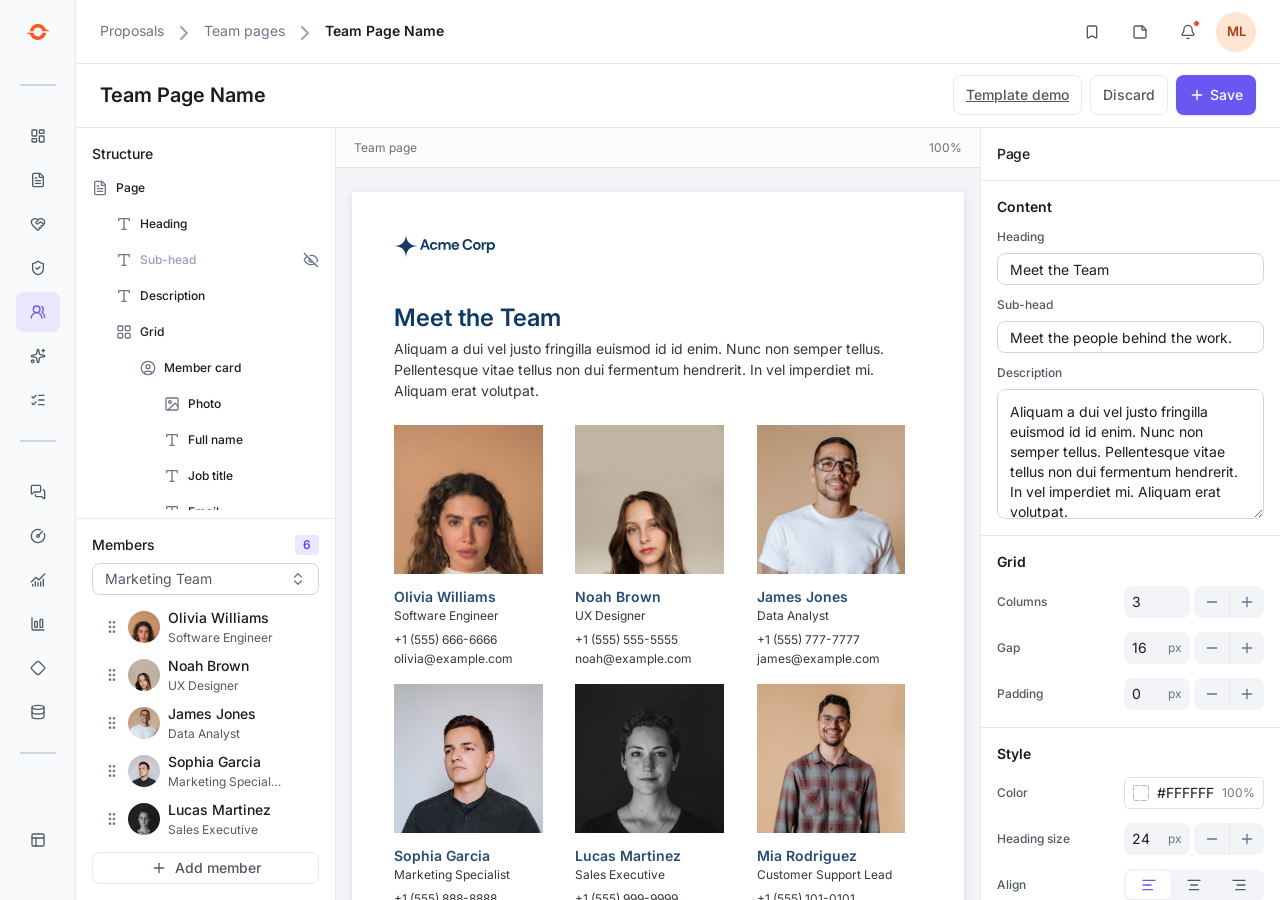
==== index.html @ 0851f673 "Initial Outmarket team page prototype" ====
<!doctype html>
<html lang="en">
  <head>
    <meta charset="UTF-8" />
    <meta name="viewport" content="width=device-width, initial-scale=1.0" />
    <title>Team Page Builder · Outmarket</title>
    <link rel="preconnect" href="https://fonts.googleapis.com" />
    <link rel="preconnect" href="https://fonts.gstatic.com" crossorigin />
    <link href="https://fonts.googleapis.com/css2?family=DM+Mono:wght@400;500&family=DM+Sans:opsz,wght@9..40,400;9..40,600&family=Inter:wght@400;500;600;700&display=swap" rel="stylesheet" />
    <link rel="stylesheet" href="./styles.css" />
    <link rel="stylesheet" href="./host-shell.css" />
    <style>[hidden] { display: none !important; } .member-card.is-template-focus { border: 2px solid #685ae2; padding: 20px; } .property-subtitle { margin: 3px 0 0; color: #858796; font-size: 11px; } .property-stepper, .property-align, .property-visibility { display: flex; align-items: center; justify-content: space-between; min-height: 34px; border-bottom: 1px solid #f0f0f4; color: #5f6170; font-size: 12px; } .property-stepper > div, .property-align > div { display: flex; align-items: center; gap: 3px; } .property-stepper button, .property-align button { min-width: 25px; height: 24px; padding: 0 6px; border: 1px solid #e3e3eb; border-radius: 4px; background: #fff; color: #555768; font-size: 12px; } .property-stepper output { display: inline-block; min-width: 38px; text-align: center; color: #333544; font: 11px 'DM Mono', monospace; } .property-align button.is-active, .card-style-options button.is-active { border-color: #8b7ff1; background: #f1efff; color: #5546c9; } .property-visibility em { margin-left: 5px; color: #999baa; font: 9px 'DM Mono', monospace; } .property-visibility button, .compact-content-field button { border: 0; background: transparent; color: #6d5fdb; font-size: 14px; } .compact-content-field { position: relative; display: grid; gap: 4px; margin-bottom: 12px; color: #656776; font-size: 11px; } .compact-content-field input, .compact-content-field textarea { width: 100%; min-height: 31px; padding: 6px 32px 6px 8px; border: 1px solid #dfe0e8; border-radius: 5px; color: #343645; font-size: 12px; } .compact-content-field textarea { min-height: 54px; resize: vertical; } .compact-content-field button { position: absolute; right: 4px; bottom: 4px; } .card-style-options { display: grid; grid-template-columns: repeat(4, 1fr); gap: 5px; margin-bottom: 14px; } .card-style-options button { display: grid; gap: 3px; min-height: 48px; padding: 5px 2px; border: 1px solid #e2e2ea; border-radius: 5px; background: #fff; color: #6a6c7b; font-size: 8px; } .card-style-options strong { font-size: 16px; font-weight: 500; } .template-source { display: grid; gap: 5px; margin-bottom: 10px; color: #686a79; font-size: 11px; } .template-source select { width: 100%; min-height: 32px; border: 1px solid #dfe0e8; border-radius: 5px; background: #fff; padding: 6px 8px; color: #343645; font-size: 12px; } .template-source small { color: #999ba7; font-size: 10px; }</style>
    <style>.card-template-note { margin-bottom: 12px !important; } .property-color, .property-select { display: flex; align-items: center; justify-content: space-between; min-height: 34px; border-bottom: 1px solid #f0f0f4; color: #5f6170; font-size: 12px; } .property-color > span:last-child { display: flex; align-items: center; gap: 7px; } .property-color input { width: 24px; height: 24px; padding: 1px; border: 1px solid #dfe0e8; border-radius: 5px; background: #fff; } .property-color code { min-width: 55px; color: #777989; font: 10px 'DM Mono', monospace; } .property-select select { width: 115px; height: 26px; border: 1px solid #dfe0e8; border-radius: 4px; background: #fff; color: #4c4e5c; font-size: 11px; } .member-card.has-card-selection { outline: 1px dashed #685ae2; outline-offset: 0; } .member-card.has-card-selection.is-template-focus { outline: 2px solid #685ae2; } .member-card.is-horizontal-card { display: grid; grid-template-columns: auto minmax(0, 1fr); column-gap: 14px; align-items: start; } .member-card.is-horizontal-card .member-card__photo { grid-row: span 2; } .member-card.is-horizontal-card .member-card__details { grid-column: 2; } </style>
    <style>.property-color { position: relative; } .property-color-trigger { display: flex; align-items: center; gap: 6px; min-width: 118px; height: 26px; padding: 3px 6px; border: 1px solid #dfe0e8; border-radius: 5px; background: #fff; text-align: left; } .property-color-trigger i { position: relative; display: block; width: 16px; height: 16px; overflow: hidden; border: 1px solid rgba(0, 0, 0, .16); border-radius: 3px; background-image: linear-gradient(45deg, #d9d9d9 25%, transparent 25%), linear-gradient(-45deg, #d9d9d9 25%, transparent 25%), linear-gradient(45deg, transparent 75%, #d9d9d9 75%), linear-gradient(-45deg, transparent 75%, #d9d9d9 75%); background-size: 8px 8px; background-position: 0 0, 0 4px, 4px -4px, -4px 0; } .property-color-trigger i:after { position: absolute; inset: 0; content: ''; background: var(--swatch-color); } .property-color-trigger code { min-width: 50px; font-size: 9px; } .property-color-trigger small { margin-left: auto; color: #777989; font-size: 9px; } .color-picker { position: absolute; z-index: 30; top: calc(100% + 7px); right: 0; width: 264px; padding: 12px; border: 1px solid #e3e2e8; border-radius: 10px; background: #fff; box-shadow: 0 14px 34px rgba(27, 29, 29, .20); } .color-picker__plane { position: relative; height: 176px; overflow: hidden; border-radius: 7px; background: linear-gradient(to top, #000, transparent), linear-gradient(to right, #fff, hsl(var(--picker-hue), 100%, 50%)); cursor: crosshair; } .color-picker__plane i { position: absolute; width: 16px; height: 16px; border: 3px solid #fff; border-radius: 50%; box-shadow: 0 0 0 2px rgba(0, 0, 0, .55); transform: translate(-50%, -50%); } .color-picker__range { display: grid; grid-template-columns: 1fr; gap: 4px; margin-top: 10px; } .color-picker__range span { position: absolute; width: 1px; height: 1px; overflow: hidden; clip: rect(0 0 0 0); } .color-picker__range input { width: 100%; height: 14px; margin: 0; accent-color: #e5372c; } .color-picker__hue input { background: linear-gradient(90deg, #f00, #ff0, #0f0, #0ff, #00f, #f0f, #f00); border-radius: 99px; } .color-picker__alpha { padding: 4px; border-radius: 5px; background: conic-gradient(#d4d4d4 25%, #fff 0 50%, #d4d4d4 0 75%, #fff 0) 0/10px 10px; } .color-picker__alpha input { accent-color: #333; } .color-picker__value { display: flex; align-items: center; gap: 8px; margin-top: 11px; padding: 5px 7px; border: 1px solid #deddd8; border-radius: 6px; background: #faf9f6; } .color-picker__value button { width: 24px; height: 24px; border: 0; background: transparent; color: #676978; font-size: 17px; } .color-picker__value input { flex: 1; min-width: 0; border: 0; border-right: 1px solid #dfddd8; outline: 0; background: transparent; color: #34343e; font: 17px 'DM Mono', monospace; } .color-picker__value output { min-width: 39px; text-align: right; color: #34343e; font: 16px 'DM Mono', monospace; }</style>
  </head>
  <body>
    <main class="app-shell figma-shell" aria-label="Team page builder">
      <aside class="figma-nav" aria-label="Primary navigation">
        <div class="figma-logo"><img src="./assets/outmarket-sidebar-mark.svg" alt="Outmarket"></div><div class="figma-nav__rule"></div>
        <div class="figma-nav__group"><button aria-label="Workspace"><i data-lucide="layout-dashboard"></i></button><button aria-label="Documents"><i data-lucide="file-text"></i></button><button aria-label="Benefits"><i data-lucide="heart-handshake"></i></button><button aria-label="Policies"><i data-lucide="shield-check"></i></button><button aria-label="Teams" class="is-active"><i data-lucide="users-round"></i></button><button aria-label="Assistant"><i data-lucide="sparkles"></i></button><button aria-label="Checklist"><i data-lucide="list-checks"></i></button></div>
        <div class="figma-nav__rule"></div><div class="figma-nav__group"><button aria-label="Messages"><i data-lucide="messages-square"></i></button><button aria-label="360 view"><i data-lucide="circle-gauge"></i></button><button aria-label="Analytics"><i data-lucide="chart-no-axes-combined"></i></button><button aria-label="Reports"><i data-lucide="chart-column-big"></i></button><button aria-label="Opportunities"><i data-lucide="diamond"></i></button><button aria-label="Data"><i data-lucide="database"></i></button></div><div class="figma-nav__rule"></div><button class="figma-nav__bottom" aria-label="Dashboard"><i data-lucide="panels-top-left"></i></button>
      </aside>
      <section class="figma-content">
        <header class="figma-header"><div class="figma-breadcrumbs"><span>Proposals</span><b><i data-lucide="chevron-right"></i></b><span>Team pages</span><b><i data-lucide="chevron-right"></i></b><strong>Team Page Name</strong></div><div class="figma-header__actions"><button aria-label="Saved items"><i data-lucide="bookmark"></i></button><button aria-label="Notes"><i data-lucide="sticky-note"></i></button><button aria-label="Notifications"><i data-lucide="bell"></i><i></i></button><span class="figma-user">ML</span></div></header>
        <header class="function-header"><h1>Team Page Name</h1><div><a class="button button--ghost" href="./template.html">Template demo</a><button class="button button--ghost">Discard</button><button class="button button--primary" id="save-page-top"><i data-lucide="plus"></i> Save</button></div></header>
        <section class="figma-canvas"><div class="builder-container">
      <section class="builder">
        <aside class="left-panel" aria-label="Builder structure and members">
          <section class="structure-section"><div class="section-title"><span>Structure</span><span class="section-title__note">design slots</span></div><div id="structure-list" class="structure-list"></div></section>
          <section class="members-section"><div class="section-title"><span>Members</span><span id="member-total" class="count">6</span></div><div class="team-selector-control"><button id="team-selector-toggle" class="team-selector-toggle" aria-expanded="false"><span id="active-team-name">Marketing Team</span><i data-lucide="chevrons-up-down"></i></button><div id="team-selector-menu" class="team-selector-menu" hidden></div></div><div id="members-list" class="members-list"></div><div class="member-actions"><div class="add-member-wrap"><button id="add-placeholder" class="add-member"><i data-lucide="plus"></i> Add member</button></div><div id="team-save-control" class="team-save-control" hidden><button id="team-save-toggle" class="team-save-toggle" aria-expanded="false"><i data-lucide="save" aria-hidden="true"></i><span>Save team</span></button><div id="team-save-menu" class="team-save-menu" hidden></div></div></div></section>
        </aside>
        <section class="canvas" id="canvas" aria-label="Team page canvas">
          <div class="canvas-toolbar"><span>Team page</span><span class="canvas-toolbar__right">100%</span></div>
          <div class="canvas-scroll"><article class="page-sheet" id="page-sheet"><div class="team-page" id="team-page"></div></article></div>
          <div id="card-caption" class="template-caption" hidden></div>
        </section>
        <aside class="properties-panel" id="properties-panel" aria-label="Properties"></aside>
      </section>
        </div></section>
      </section>
    </main>
    <div id="template-modal" class="modal-layer" hidden>
      <section class="template-modal" role="dialog" aria-modal="true" aria-labelledby="template-modal-title">
        <header class="template-modal__head"><div><p class="eyebrow">PROPOSAL TEMPLATE</p><h2 id="template-modal-title">Configure team page</h2></div><button class="icon-button" data-close-modal aria-label="Close modal"><i data-lucide="x"></i></button></header>
        <div class="template-modal__body"><div class="template-preview-wrap"><div class="preview-label"><span class="live-dot"></span> Live preview</div><div class="template-preview-sheet"><div id="template-preview" class="team-page team-page--preview"></div></div></div><aside id="template-properties" class="properties-panel properties-panel--modal"></aside></div>
        <footer class="template-modal__foot"><button class="button button--ghost" id="apply-overrides">Apply 3 example overrides</button><div><button class="button button--ghost" data-close-modal>Cancel</button><button class="button button--primary">Apply to proposal</button></div></footer>
      </section>
    </div>
    <div id="confirm-dialog" class="confirm-layer" hidden><section class="confirm-dialog" role="alertdialog" aria-modal="true" aria-labelledby="confirm-title"><span class="confirm-icon">!</span><h2 id="confirm-title">Change source team?</h2><p>Member-level changes made for this proposal will reset when you change teams.</p><div><button class="button button--ghost" id="cancel-team-change">Cancel</button><button class="button button--danger" id="confirm-team-change">Change team</button></div></section></div>
    <script src="./assets/vendor/lucide.min.js"></script>
    <script src="./script.js"></script>
    <script src="./grid-settings.js"></script>
  </body>
</html>
---- styles.css ----
:root{--ink:#282936;--muted:#73768a;--line:#e5e6ed;--soft:#f7f7fb;--purple:#6657e7;--purple-soft:#f1efff;--orange:#ff6a3d;--shadow:0 14px 40px rgba(38,37,63,.10)}*{box-sizing:border-box}html,body{margin:0;min-height:100%}body{color:var(--ink);background:#fafafb;font:13px/1.45 Inter,system-ui,sans-serif}button,input,select,textarea{font:inherit}button{color:inherit}button:not(:disabled){cursor:pointer}.app-shell{min-height:100vh;background:#fff}.topbar{height:68px;padding:0 26px;border-top:3px solid #109da8;border-bottom:1px solid var(--line);display:flex;align-items:center;gap:36px}.brand{text-decoration:none;color:#31333f;font-weight:700;letter-spacing:-.7px;font-size:19px;display:flex;align-items:center;gap:7px}.brand-mark{display:grid;place-items:center;width:25px;height:25px;border:3px solid var(--orange);border-radius:50%;color:var(--orange);font-size:11px}.crumbs{display:flex;align-items:center;gap:10px;color:#9698a6;flex:1}.crumbs strong{color:#555767;font-weight:500}.topbar-actions{display:flex;align-items:center;gap:9px}.avatar{display:grid;place-items:center;width:33px;height:33px;border-radius:50%;background:#bfd5f5;color:#39547b;font-weight:600;margin-left:4px}.button{min-height:34px;padding:0 13px;border:1px solid transparent;border-radius:7px;font-weight:600;background:#fff}.button--ghost{border-color:#dfe0e8;background:#fff}.button--ghost:hover{background:var(--soft)}.button--primary{background:var(--purple);color:#fff;box-shadow:0 1px 2px rgba(37,25,120,.22)}.button--danger{background:#cf3f3f;color:#fff}.icon-button{width:29px;height:29px;border:0;border-radius:6px;background:transparent;color:#77798a;font-weight:700;font-size:19px}.icon-button:hover{background:var(--soft)}.eyebrow{margin:0 0 4px;color:#8b8d9b;letter-spacing:.085em;font:500 9px/1 'DM Mono',monospace}
.builder{height:calc(100vh - 68px);min-height:670px;display:grid;grid-template-columns:220px minmax(500px,1fr) 300px;overflow:hidden}.left-panel,.properties-panel{background:#fff;overflow:auto}.left-panel{border-right:1px solid var(--line)}.left-panel__head{padding:22px 16px 16px;display:flex;justify-content:space-between;align-items:flex-start;border-bottom:1px solid var(--line)}.left-panel h1{font-size:15px;margin:0;letter-spacing:-.25px}.section-title{padding:15px 15px 8px;display:flex;align-items:center;justify-content:space-between;font-size:11px;font-weight:700;text-transform:uppercase;color:#6d7080;letter-spacing:.045em}.section-title__note{color:#a2a4b1;font:400 9px 'DM Mono',monospace;text-transform:none;letter-spacing:0}.structure-section{padding-bottom:11px;border-bottom:1px solid var(--line)}.structure-row{position:relative;display:flex;align-items:center;border:0;background:transparent;border-radius:5px;width:calc(100% - 16px);height:30px;margin:1px 8px;padding:0 8px 0 calc(8px + var(--level)*13px);gap:6px;text-align:left;color:#4e5060}.structure-row:hover{background:#f5f4fa}.structure-row.is-selected{color:#4e3fc2;background:var(--purple-soft);font-weight:600}.structure-row.is-hidden{color:#a1a3af}.structure-row__branch{color:#a1a4b0;font:12px 'DM Mono',monospace;width:10px}.structure-row__eye{margin-left:auto;padding:3px;color:#8b8d9c;font-size:13px}.structure-row.is-selected .structure-row__eye{color:var(--purple)}.members-section{padding-bottom:16px}.count{border-radius:99px;padding:1px 6px;font-size:10px;background:#edecf5}.members-list{padding:0 8px}.member-row{position:relative;display:flex;align-items:center;gap:8px;height:38px;padding:0 7px;border-radius:6px}.member-row:hover{background:#f7f7fb}.member-row.is-selected{background:var(--purple-soft)}.member-avatar{display:grid;place-items:center;flex:none;width:22px;height:22px;border-radius:50%;background:var(--avatar);color:#515363;font-size:9px;font-weight:700}.member-row__name{min-width:0;overflow:hidden;text-overflow:ellipsis;white-space:nowrap}.member-row__name.is-placeholder{color:#999ba9;font-style:italic}.member-menu{display:none;margin-left:auto;border:0;border-radius:4px;background:transparent;color:#77798a;font-size:17px;height:25px;width:24px}.member-row:hover .member-menu,.member-row.is-selected .member-menu{display:block}.member-popover{position:absolute;right:3px;top:33px;z-index:10;width:153px;padding:4px;background:#fff;border:1px solid var(--line);box-shadow:var(--shadow);border-radius:7px}.member-popover button{width:100%;padding:7px 8px;text-align:left;border:0;background:transparent;border-radius:4px;font-size:12px}.member-popover button:hover{background:var(--soft)}.member-popover .remove{color:#c14040}.add-member{width:calc(100% - 16px);height:31px;margin:8px;border:1px dashed #b6b7c3;color:#5a4ac9;border-radius:6px;background:#fff;font-size:12px;font-weight:600}
.canvas{position:relative;display:flex;flex-direction:column;min-width:0;background:#f3f3f7;overflow:hidden}.canvas-toolbar{height:42px;padding:0 18px;border-bottom:1px solid #e2e2e8;background:#fbfbfc;display:flex;align-items:center;justify-content:space-between;color:#6d6e7c;font-size:12px}.canvas-toolbar__right{display:flex;align-items:center;gap:12px}.text-button{border:0;background:transparent;color:#5f50d1;font-size:11px}.canvas-scroll{flex:1;overflow:auto;padding:42px;display:flex;align-items:flex-start;justify-content:center}.page-sheet{width:min(100%,960px);min-height:610px;padding:24px;background:#fff;box-shadow:0 2px 8px rgba(45,44,67,.12)}.team-page{width:100%}.team-page.page-is-hidden{opacity:.4}.team-page__content{padding:var(--page-padding);background:#fffcf8;border:1px solid #f1e7de}.team-page__kicker{margin:0 0 11px;color:#ba6649;letter-spacing:.1em;font:500 10px 'DM Mono',monospace}.team-page__heading{margin:0;max-width:620px;font-size:36px;line-height:1.12;letter-spacing:-1.4px;color:#222432}.team-page__description{margin:15px 0 34px;max-width:550px;color:#696b78;font-size:14px;line-height:1.65}.members-grid{display:grid;grid-template-columns:repeat(var(--columns),minmax(0,1fr));gap:16px}.member-card{min-width:0;padding:22px;border:1px solid #e5e2e0;border-radius:3px;background:#fff;text-align:left;transition:border .14s,box-shadow .14s}.member-card:hover{border-color:#9d96ea}.member-card.is-template-active{border:1px dashed #685ae2;box-shadow:0 0 0 1px rgba(104,90,226,.12)}.member-card.is-template-active:hover{border:2px solid #685ae2;padding:21px}.member-card__photo{display:grid;place-items:center;width:54px;height:54px;margin-bottom:17px;border-radius:50%;background:var(--avatar);color:#505365;font-size:14px;font-weight:700}.member-card h3{margin:0;font-size:15px;letter-spacing:-.25px}.member-card__role{min-height:20px;margin:3px 0 13px;color:#7a7b88;font-size:11px}.member-card__details{padding-top:12px;border-top:1px solid #edebea}.member-card__details p{display:flex;gap:6px;margin:5px 0;color:#5d606e;font-size:10px;overflow-wrap:anywhere}.member-card__details span{color:#989aa7}.member-card__details .member-card__bio{display:block;margin:13px 0 0;line-height:1.52;color:#767885}.element-hidden{display:none!important}.template-caption{position:absolute;bottom:18px;left:50%;transform:translateX(-50%);z-index:3;padding:8px 13px;border-radius:6px;background:#29283a;color:#fff;box-shadow:var(--shadow);font-size:11px;white-space:nowrap}.save-prompt{position:absolute;left:20px;right:20px;bottom:20px;z-index:4;display:flex;align-items:center;gap:10px;padding:11px 12px;border:1px solid #e4d7b8;border-radius:8px;background:#fffdf7;box-shadow:var(--shadow)}.save-prompt>div{margin-right:auto;display:flex;flex-direction:column}.save-prompt strong{font-size:12px}.save-prompt span{color:#777369;font-size:11px}.save-prompt .button{min-height:31px;padding:0 10px;font-size:11px}.page-save-prompt{position:fixed;right:316px;bottom:19px;z-index:8;display:flex;gap:10px;align-items:center;padding:8px 10px 8px 13px;background:#fff;border:1px solid #ddddea;border-radius:8px;box-shadow:var(--shadow);color:#656677;font-size:11px}.page-save-prompt .button{min-height:30px;font-size:11px}
.properties-panel{border-left:1px solid var(--line);display:flex;flex-direction:column}.properties-head{padding:19px 18px 16px;border-bottom:1px solid var(--line)}.breadcrumb{margin:0 0 7px;color:#8b8d9c;font:10px 'DM Mono',monospace}.properties-head h2{margin:0;font-size:18px;letter-spacing:-.45px}.properties-scroll{padding:0 18px 30px}.property-section{padding:18px 0;border-bottom:1px solid var(--line);position:relative}.property-section h3{margin:0 0 13px;color:#626474;font-size:11px;text-transform:uppercase;letter-spacing:.06em}.field{position:relative;display:grid;gap:5px;margin:0 0 13px;color:#696b79;font-size:11px}.field input,.field select,.field textarea,.team-selector select{width:100%;min-height:32px;border:1px solid #dfe0e8;border-radius:5px;background:#fff;padding:6px 8px;outline:none;color:#353746;font-size:12px}.field textarea{min-height:67px;resize:vertical}.field input:focus,.field select:focus,.field textarea:focus,.team-selector select:focus{border-color:#8076df;box-shadow:0 0 0 2px rgba(102,87,231,.12)}.help-text{margin:0;color:#777987;font-size:12px;line-height:1.55}.help-text strong{color:#4d4f60}.member-edit{display:flex;flex-direction:column}.member-edit__avatar{display:grid;place-items:center;width:42px;height:42px;margin:0 0 14px;border-radius:50%;background:var(--avatar);color:#575969;font-size:12px;font-weight:700}.toggle-row{display:flex;align-items:center;justify-content:space-between;color:#525463;font-size:12px}.toggle-row input{position:absolute;opacity:0}.toggle-row i{width:32px;height:18px;border-radius:99px;background:#c8c9d3;position:relative;transition:.15s}.toggle-row i:after{content:'';position:absolute;top:3px;left:3px;width:12px;height:12px;border-radius:50%;background:#fff;transition:.15s}.toggle-row input:checked+i{background:var(--purple)}.toggle-row input:checked+i:after{transform:translateX(14px)}.override-dot{position:absolute;right:5px;top:20px;width:6px;height:6px;background:#ed754f;border-radius:50%}.reset-control{display:none;position:absolute;right:0;top:14px;width:20px;height:20px;border:0;border-radius:4px;background:#fff0eb;color:#d96142}.property-section:hover .reset-control{display:block}.team-selector{display:grid;gap:5px;margin:0 0 14px;color:#696b79;font-size:11px}.override-summary{display:flex;align-items:center;justify-content:space-between;gap:5px;padding:8px 9px;border-radius:5px;background:#fff4ed;color:#a34c30;font-size:10px}.override-summary.is-clean{color:#7b7d89;background:#f7f7fa}.override-summary button{border:0;padding:0;background:transparent;color:#a34c30;text-decoration:underline;font-size:10px}
.modal-layer,.confirm-layer{position:fixed;inset:0;z-index:20;background:rgba(31,31,45,.50);display:grid;place-items:center;padding:30px}.template-modal{width:min(1190px,100%);height:min(770px,100%);display:flex;flex-direction:column;overflow:hidden;border-radius:10px;background:#fff;box-shadow:0 28px 70px rgba(20,20,35,.32)}.template-modal__head{height:74px;padding:16px 20px;display:flex;align-items:center;justify-content:space-between;border-bottom:1px solid var(--line)}.template-modal__head h2{margin:0;font-size:19px;letter-spacing:-.4px}.template-modal__body{min-height:0;flex:1;display:grid;grid-template-columns:minmax(0,1fr) 300px;background:#f4f4f7}.template-preview-wrap{min-width:0;overflow:auto;padding:22px}.preview-label{display:flex;align-items:center;gap:6px;margin:0 auto 10px;width:min(650px,100%);color:#777988;font-size:11px}.live-dot{width:6px;height:6px;border-radius:50%;background:#1ba77c}.template-preview-sheet{width:min(650px,100%);margin:0 auto;padding:17px;background:#fff;box-shadow:0 1px 6px rgba(43,42,64,.14)}.team-page--preview .team-page__content{padding:38px}.team-page--preview .team-page__heading{font-size:27px}.team-page--preview .team-page__description{margin-bottom:24px;font-size:12px}.team-page--preview .members-grid{gap:10px}.team-page--preview .member-card{padding:13px}.team-page--preview .member-card__photo{width:36px;height:36px;margin-bottom:10px;font-size:10px}.team-page--preview .member-card h3{font-size:11px}.team-page--preview .member-card__role{margin-bottom:8px;font-size:9px}.team-page--preview .member-card__details{padding-top:8px}.team-page--preview .member-card__details p{font-size:8px;margin:3px 0}.team-page--preview .member-card__details .member-card__bio{margin-top:8px}.template-modal__foot{height:63px;display:flex;align-items:center;justify-content:space-between;padding:0 18px;border-top:1px solid var(--line);background:#fff}.template-modal__foot>div{display:flex;gap:8px}.template-modal__foot .button{min-height:33px;font-size:12px}.confirm-dialog{width:360px;padding:25px;border-radius:10px;background:#fff;box-shadow:var(--shadow);text-align:center}.confirm-icon{display:grid;place-items:center;width:34px;height:34px;margin:0 auto 11px;border-radius:50%;background:#fff0ec;color:#d3543c;font-weight:700}.confirm-dialog h2{margin:0;font-size:18px}.confirm-dialog p{margin:9px 0 20px;color:#747684;font-size:12px;line-height:1.55}.confirm-dialog div{display:flex;justify-content:center;gap:8px}.confirm-dialog .button{min-height:34px;font-size:12px}
@media(max-width:1040px){.builder{grid-template-columns:205px minmax(420px,1fr) 272px}.canvas-scroll{padding:28px}.page-sheet{padding:0}.team-page__content{padding:42px}.members-grid{grid-template-columns:repeat(2,minmax(0,1fr))}.topbar{gap:16px}.crumbs{display:none}}@media(max-width:780px){.topbar{padding:0 13px}.topbar-actions .button--ghost,.topbar-actions .avatar{display:none}.builder{height:auto;min-height:100vh;grid-template-columns:1fr}.left-panel,.properties-panel{display:none}.canvas{min-height:calc(100vh - 68px)}.canvas-scroll{padding:18px}.page-sheet{width:100%;padding:0}.team-page__content{padding:28px}.members-grid{grid-template-columns:1fr}.template-modal{height:100%;border-radius:0}.template-modal__body{grid-template-columns:1fr}.template-modal .properties-panel{display:flex}.template-preview-wrap{display:none}.page-save-prompt{right:12px}.template-modal__foot{padding:0 10px}.template-modal__foot>.button{display:none}}

/* The Page settings control the team-page inset; the sheet itself has no added inset. */
.page-sheet{padding:0}

/* Default team-page presentation from the supplied Figma reference. */
.team-page__content--figma{position:relative;height:100%;min-height:0;padding:var(--page-padding);padding-bottom:64px;border:0;background:#fff;font-family:Inter,system-ui,sans-serif}
.team-page__brand{display:flex;align-items:center;width:101px;height:24px;gap:2px}.team-page__logomark{width:24px;height:24px}.team-page__logotype{width:75px;height:auto}
.team-page__intro{max-width:532px;margin-top:44px}.team-page__content--figma .team-page__heading{max-width:none;color:#0f3a64;font-size:24px;line-height:32px;letter-spacing:0;font-weight:600}.team-page__content--figma .team-page__description{max-width:none;margin:4px 0 0;color:#343839;font-size:14px;line-height:1.5}
.team-page__content--figma .team-page__subhead{max-width:none;margin:8px 0 0;color:#525965;font-size:14px;line-height:20px}
.team-page__content--figma .members-grid{max-width:532px;margin-top:24px;gap:24px 16px}.team-page__content--figma .member-card{display:flex;flex-direction:column;align-items:stretch;padding:0;border:0;border-radius:0;background:transparent;box-shadow:none;text-align:left}.team-page__content--figma .member-card:hover{border-color:transparent}.team-page__content--figma .member-card__photo{display:grid;width:100%;height:auto;margin:0 0 12px;overflow:hidden;border-radius:0;background:var(--avatar);aspect-ratio:1}.team-page__content--figma .member-card__photo img{width:100%;height:100%;object-fit:cover}.team-page__content--figma .member-card h3{color:#0f3a64;font-size:14px;line-height:1.5;letter-spacing:0;font-weight:600;opacity:.9}.team-page__content--figma .member-card__role{min-height:0;margin:2px 0 8px;color:#343839;font-size:12px;line-height:1.2}.team-page__content--figma .member-card__details{padding:0;border:0}.team-page__content--figma .member-card__details p{display:block;margin:2px 0;color:#343839;font-size:12px;line-height:1.2}.team-page__content--figma .member-card__details span{display:none}.team-page__content--figma .member-card__bio{margin-top:8px}.team-page__bottom-bar{position:absolute;right:0;bottom:0;left:0;height:16px;background:#0f3a64}
.team-page__content--figma .member-card.has-card-selection{
  outline:1px dashed var(--border-brand);
  outline-offset:2px;
}
.team-page__content--figma .member-card.has-card-selection.is-template-focus{
  outline:1px dashed var(--border-brand);
  outline-offset:2px;
}
.team-page__content--figma .member-card.is-template-focus{padding:0}

.members-section__head{position:relative}.team-selector-toggle{display:flex;align-items:center;gap:5px;margin:-5px 0 -5px -5px;padding:5px;border:0;border-radius:4px;background:transparent;color:#6d7080;font:inherit;font-weight:700;letter-spacing:.045em;text-transform:uppercase}.team-selector-toggle:hover{background:#f5f4fa}.team-selector-toggle #active-team-name{max-width:82px;overflow:hidden;color:#9294a1;font:400 9px "DM Mono",monospace;letter-spacing:0;text-overflow:ellipsis;text-transform:none;white-space:nowrap}.team-selector-toggle b{color:#9496a4;font-size:13px;font-weight:400;line-height:1}.team-selector-menu{position:absolute;z-index:12;top:39px;right:8px;left:8px;padding:4px;border:1px solid var(--line);border-radius:7px;background:#fff;box-shadow:var(--shadow)}.team-selector-menu button{display:flex;align-items:center;justify-content:space-between;width:100%;padding:8px;border:0;border-radius:4px;background:transparent;color:#4e5060;font-size:12px;text-align:left}.team-selector-menu button:hover,.team-selector-menu button.is-active{background:#f5f4fa;color:#5546c9}.team-selector-menu small{color:#9b9daa;font-size:10px}
.field-drag-handle{margin-right:6px;color:#a4a6b3;font-size:14px;letter-spacing:-4px;cursor:grab}.property-visibility[data-field-order]{padding-left:1px;transition:background .12s,opacity .12s}.property-visibility[data-field-order].is-dragging{opacity:.45}.property-visibility[data-field-order].is-drop-target{background:#f0eeff;box-shadow:inset 0 2px 0 #685ae2}
.visibility-icon{position:relative;display:block;width:15px;height:10px;border:1.4px solid currentColor;border-radius:50%;color:inherit}.visibility-icon:before{position:absolute;top:50%;left:50%;width:4px;height:4px;border-radius:50%;background:currentColor;content:"";transform:translate(-50%,-50%)}.visibility-icon.is-hidden:after{position:absolute;top:3px;left:-2px;width:17px;height:1.5px;border-radius:2px;background:currentColor;content:"";transform:rotate(-35deg)}.structure-row__eye,.property-visibility button,.compact-content-field button{display:grid;place-items:center}.structure-row__eye{width:22px;height:22px}.property-visibility button,.compact-content-field button{width:24px;height:24px;padding:0}
.member-card__detail{display:flex;gap:6px;margin:5px 0;color:#5d606e;font-size:10px;overflow-wrap:anywhere}.member-card__detail span{color:#989aa7}.member-card__bio{display:block;margin:13px 0 0;line-height:1.52;color:#767885}
.team-page__content--figma .member-card__detail{display:block;margin:2px 0;color:#343839;font-size:12px;line-height:1.2}.team-page__content--figma .member-card__detail span{display:none}.team-page__content--figma .member-card__bio{margin-top:8px}

/* US Letter, portrait — 8.5 × 11 in at the prototype's 72 dpi design scale. */
.page-sheet{width:612px;height:792px;min-height:792px;flex:none}.page-sheet>.team-page{height:100%}

/* Keep content within the fixed Letter page while card rows are fitted in JavaScript. */
.team-page__content--figma{overflow:hidden}.team-page__content--figma .members-grid{min-height:0}.team-page__content--figma .member-card{min-height:0;overflow:hidden}.team-page__content--figma .member-card__photo{flex:none}

/* The panel title already provides context; breadcrumbs add no useful information here. */
.properties-panel .breadcrumb{display:none}

.property-section h3:after{content:none}

/* Standard style fields use a horizontal property-row layout. */
.properties-panel .property-section .field{grid-template-columns:minmax(0,1fr) 156px;align-items:center;gap:10px;margin-bottom:8px}.properties-panel .property-section .field>span{color:#68696e}.properties-panel .property-section .field input,.properties-panel .property-section .field select{width:100%}.properties-panel .property-section .field:has(textarea){grid-template-columns:1fr;align-items:stretch;gap:6px}.properties-panel .property-section .field:has(textarea) textarea{width:100%}

/* Alignment is always the same three-state icon toggle. */
.property-align .alignment-toggle{display:grid;grid-template-columns:repeat(3,1fr);gap:0;min-width:102px;padding:3px;border-radius:7px;background:#f1f1f2}.property-align .alignment-toggle button{display:grid;place-items:center;min-width:32px;height:30px;padding:0}.alignment-icon{display:block;width:23px;height:17px;background-repeat:no-repeat}.alignment-icon--left{background-image:linear-gradient(currentColor,currentColor),linear-gradient(currentColor,currentColor),linear-gradient(currentColor,currentColor);background-position:left 1px,left 8px,left 15px;background-size:23px 2px,14px 2px,18px 2px}.alignment-icon--center{background-image:linear-gradient(currentColor,currentColor),linear-gradient(currentColor,currentColor),linear-gradient(currentColor,currentColor);background-position:center 1px,center 8px,center 15px;background-size:23px 2px,14px 2px,18px 2px}.alignment-icon--right{background-image:linear-gradient(currentColor,currentColor),linear-gradient(currentColor,currentColor),linear-gradient(currentColor,currentColor);background-position:right 1px,right 8px,right 15px;background-size:23px 2px,14px 2px,18px 2px}

/* Keep dividers between groups, not between every individual setting. */
.property-section .property-stepper,.property-section .property-align,.property-section .property-visibility,.property-section .property-color,.property-section .property-select{border-bottom:0!important}

/* Saved-team selector sits below the Members heading, as a standard control. */
.team-selector-control{position:relative;margin:0 8px 7px}.team-selector-toggle{justify-content:space-between;width:100%;min-height:32px;margin:0;padding:0 9px;border:1px solid #dfe0e8;border-radius:5px;background:#fff;color:#4e5060;font-size:12px;font-weight:500;letter-spacing:0;text-transform:none}.team-selector-toggle:hover{border-color:#b9b4e9;background:#fff}.team-selector-toggle #active-team-name{max-width:none;color:inherit;font:inherit;letter-spacing:0;text-transform:none}.team-selector-toggle b{color:#77798a;font-size:14px}.team-selector-menu{top:calc(100% + 4px);right:0;left:0}

/* Framer-inspired property panel: soft controls, deliberate rows, and quiet dividers. */
.properties-panel{background:#fff}.properties-head{padding:18px 16px 15px;border-bottom:1px solid #ececef}.properties-head h2{font-size:17px;letter-spacing:-.3px}.properties-head .property-subtitle{display:none}.properties-scroll{padding:0 12px 32px}.property-section{padding:17px 0;border-bottom:1px solid #ececef}.property-section h3{display:flex;align-items:center;margin:0 0 11px;color:#242529;font-size:14px;font-weight:600;letter-spacing:0;text-transform:none}.help-text{color:#727378;font-size:11px;line-height:1.45}.card-template-note{margin-bottom:10px!important}
.property-stepper,.property-align,.property-visibility,.property-color,.property-select{min-height:42px;border-bottom:0;color:#626368;font-size:13px}.property-stepper>span,.property-align>span,.property-visibility>span:not(.field-drag-handle),.property-color>span,.property-select>span{color:#68696e}.property-stepper>div{gap:0}.property-stepper button{width:26px;min-width:26px;height:30px;border:0;border-radius:6px;background:#f5f5f5;color:#7a7b80;font-size:15px}.property-stepper output{min-width:48px;height:30px;padding:7px 5px;border:0;background:#f5f5f5;color:#27282c;font:13px "DM Mono",monospace}.property-stepper button:first-child{border-radius:6px 0 0 6px}.property-stepper button:last-child{border-radius:0 6px 6px 0}.property-align>div{gap:3px;padding:3px;border-radius:7px;background:#f4f4f5}.property-align button{min-width:31px;height:28px;border:0;border-radius:5px;background:transparent;color:#77787d;font-size:11px}.property-align button.is-active{background:#fff;border:0;box-shadow:0 1px 3px rgba(0,0,0,.15);color:#1299e9}.property-visibility button{width:34px;height:28px;border-radius:6px;background:#f5f5f5;color:#1599e7}.property-select select{width:126px;height:30px;padding:0 9px;border:0;border-radius:7px;background:#f5f5f5;color:#2f3035;font-size:12px}.property-color-trigger{min-width:126px;height:30px;border:0;border-radius:7px;background:#f5f5f5}.property-color-trigger code{color:#505158;font-size:10px}.property-color-trigger small{color:#77787e}.card-style-options{gap:6px}.card-style-options button{min-height:54px;border:0;border-radius:7px;background:#f5f5f5;color:#626369}.card-style-options button.is-active{border:0;background:#fff;box-shadow:0 0 0 2px #119be8,0 2px 5px rgba(0,0,0,.12);color:#119be8}
.compact-content-field{gap:6px;margin-bottom:12px;color:#606166;font-size:12px}.compact-content-field input{min-height:34px;padding:7px 34px 7px 9px;border:0;border-radius:7px;background:#f5f5f5;color:#303136;font-size:12px}.compact-content-field input:focus{outline:2px solid rgba(17,155,232,.22);box-shadow:none}.compact-content-field button{right:4px;bottom:5px;width:27px;height:27px;border-radius:6px;background:transparent;color:#139be8}.field{gap:6px;color:#626368;font-size:12px}.field input,.field select{min-height:34px;border:0;border-radius:7px;background:#f5f5f5;color:#303136}.field input:focus,.field select:focus{border-color:transparent;box-shadow:0 0 0 2px rgba(17,155,232,.22)}
.compact-content-field:has(input){grid-template-columns:minmax(0,1fr) 156px;align-items:center;gap:10px;margin-bottom:8px}.compact-content-field:has(input)>span{color:#68696e}.compact-content-field:has(input) button{bottom:3px}

/* Lucide is the single icon source across the builder. */
.lucide{width:1em;height:1em;stroke-width:1.8;vertical-align:middle}.figma-nav .lucide{width:16px;height:16px}.figma-header__actions .lucide{width:17px;height:17px}.figma-breadcrumbs .lucide{width:14px;height:14px}.function-header .button,.add-member{display:inline-flex;align-items:center;justify-content:center;gap:5px}.function-header .button .lucide,.add-member .lucide{width:14px;height:14px}.member-menu .lucide{width:16px;height:16px}.member-card__detail .lucide{width:11px;height:11px}.field-drag-handle{display:inline-grid;place-items:center;letter-spacing:0}.field-drag-handle .lucide{width:13px;height:13px}.visibility-icon{position:static;display:block;width:15px;height:15px;border:0!important;border-radius:0!important}.visibility-icon:before,.visibility-icon:after{content:none!important}.property-stepper .lucide{width:13px;height:13px}.property-align .alignment-toggle .lucide{width:20px;height:20px}.card-style-options strong{display:grid;place-items:center}.card-style-options strong .lucide{width:16px;height:16px}.color-picker__value .lucide{width:17px;height:17px}
.structure-row__branch .lucide{width:12px;height:12px;stroke-width:1.7}

/* Icon scale: native Lucide geometry is 24px/2px. Icons in buttons are
   rendered at 16px, which scales the apparent 2px stroke to about 1.33px. */
.lucide{width:24px!important;height:24px!important;stroke-width:2!important}
button .lucide{width:16px!important;height:16px!important}

/* Outmarket Foundation — semantic color variables from the shared design system. */
:root{--bg-primary:#ffffff;--bg-secondary:#f9fafb;--bg-tertiary:#f2f4f7;--bg-inverted:#343839;--bg-disabled:#f2f4f7;--bg-brand-muted:#f6f7fe;--bg-brand-subtle:#eae7fe;--bg-brand-base:#6a56f0;--bg-brand-base-hover:#5639ec;--bg-brand-strong:#5639ec;--text-primary:#1b1d1d;--text-secondary:#525965;--text-tertiary:#6a758a;--text-placeholder:#97a0b4;--text-on-color:#ffffff;--border-primary:#e7ebee;--border-secondary:#f2f4f7;--border-brand:#6a56f0;--border-danger:#f04438;--icon-primary:#525965;--icon-secondary:#6a758a;--icon-brand:#6a56f0;--icon-on-color:#ffffff;--status-success:#12b76a;--status-warning:#f0b100;--status-danger:#f04438;--status-info:#2e79fa;--ink:var(--text-primary);--muted:var(--text-tertiary);--line:var(--border-primary);--soft:var(--bg-tertiary);--purple:var(--bg-brand-base);--purple-soft:var(--bg-brand-subtle);--orange:#ff5722;--shadow:0 14px 40px rgba(27,29,29,.10)}
body{background:var(--bg-secondary);color:var(--text-primary)}.app-shell,.left-panel,.properties-panel,.page-sheet{background:var(--bg-primary)}.canvas{background:var(--bg-tertiary)}.topbar{border-top-color:var(--bg-brand-base);border-bottom-color:var(--border-primary)}.brand{color:var(--text-primary)}.crumbs{color:var(--text-tertiary)}.crumbs strong{color:var(--text-secondary)}.button--ghost{border-color:var(--border-primary);background:var(--bg-primary)}.button--primary{background:var(--bg-brand-base);color:var(--text-on-color);box-shadow:0 1px 2px rgba(86,57,236,.22)}.button--primary:hover{background:var(--bg-brand-base-hover)}.button--danger{background:var(--status-danger);color:var(--text-on-color)}.icon-button{color:var(--icon-secondary)}.icon-button:hover{background:var(--bg-tertiary);color:var(--icon-primary)}
.structure-row.is-selected,.member-row.is-selected{background:var(--bg-brand-subtle);color:var(--text-brand-base,#6a56f0)}.structure-row:hover,.member-row:hover{background:var(--bg-tertiary)}.structure-row.is-selected .structure-row__eye,.text-button,.add-member{color:var(--icon-brand)}.add-member{border-color:var(--border-brand);background:var(--bg-primary)}.member-popover button:hover,.team-selector-menu button:hover,.team-selector-menu button.is-active{background:var(--bg-brand-muted);color:var(--text-brand-base,#6a56f0)}.member-popover .remove{color:var(--status-danger)}
.properties-head,.property-section{border-color:var(--border-primary)}.property-section h3{color:var(--text-primary)}.property-stepper button,.property-stepper output,.property-select select,.property-color-trigger,.field input,.field select,.compact-content-field input{background:var(--bg-tertiary);color:var(--text-primary)}.property-stepper output{color:var(--text-primary)}.property-align button.is-active,.card-style-options button.is-active{color:var(--icon-brand)}.property-visibility button,.compact-content-field button{color:var(--icon-brand)}.compact-content-field input:focus,.field input:focus,.field select:focus{outline-color:rgba(106,86,240,.22);box-shadow:0 0 0 2px rgba(106,86,240,.22)}.team-selector-toggle:hover{border-color:var(--border-brand)}

/* Outmarket Button and Link components. */
:root{--text-brand-base:#6a56f0;--text-brand-base-hover:#5639ec;--text-danger-base:#f04438;--action-md-height:40px;--action-sm-height:32px;--action-xs-size:24px;--action-radius:8px;--action-gap:8px;--action-focus-ring:0 0 0 2px var(--bg-primary),0 0 0 4px var(--border-brand)}
.button{display:inline-flex;align-items:center;justify-content:center;gap:var(--action-gap);min-height:var(--action-md-height);padding:0 16px;border:1px solid transparent;border-radius:var(--action-radius);font:500 14px/20px Inter,system-ui,sans-serif;white-space:nowrap;transition:background-color .15s,border-color .15s,color .15s,box-shadow .15s}.button--primary{background:var(--bg-brand-base);color:var(--text-on-color)}.button--primary:hover{background:var(--bg-brand-base-hover)}.button--primary:active{background:var(--bg-brand-strong)}.button--ghost{background:var(--bg-primary);border-color:var(--border-primary);color:var(--text-secondary);box-shadow:none}.button--ghost:hover{background:var(--bg-tertiary);border-color:var(--border-primary);color:var(--text-primary)}.button--ghost:active{background:var(--bg-secondary)}.button--danger{background:var(--status-danger);color:var(--text-on-color)}.button--danger:hover{background:#d92d20}.button--danger:active{background:#b42318}.button:focus-visible,.icon-button:focus-visible,.text-button:focus-visible,.add-member:focus-visible{outline:0;box-shadow:var(--action-focus-ring)}.button:disabled,.icon-button:disabled,.text-button:disabled,.add-member:disabled{pointer-events:none;background:var(--bg-disabled);border-color:transparent;color:var(--text-placeholder);box-shadow:none}
.button .lucide{flex:none}.function-header .button,.template-modal__foot .button,.save-prompt .button,.page-save-prompt .button{min-height:var(--action-sm-height);padding:0 12px;font-size:14px;line-height:20px}.add-member{display:inline-flex;align-items:center;justify-content:center;gap:var(--action-gap);height:var(--action-sm-height);margin:8px;padding:0 12px;border:1px solid var(--border-primary);border-radius:var(--action-radius);background:var(--bg-primary);color:var(--text-secondary);font:500 14px/20px Inter,system-ui,sans-serif}.add-member:hover{background:var(--bg-tertiary);color:var(--text-primary);border-color:var(--border-primary)}
.icon-button{display:inline-grid;place-items:center;width:var(--action-md-height);height:var(--action-md-height);padding:0;border:0;border-radius:var(--action-radius);background:transparent;color:var(--icon-secondary)}.icon-button:hover{background:var(--bg-tertiary);color:var(--icon-primary)}.text-button{display:inline-flex;align-items:center;justify-content:center;min-height:var(--action-md-height);padding:0 12px;border:0;border-radius:var(--action-radius);background:transparent;color:var(--text-brand-base,#6a56f0);font:500 14px/20px Inter,system-ui,sans-serif;text-decoration:none}.text-button:hover{background:var(--bg-brand-muted);color:var(--bg-brand-base-hover);text-decoration:underline;text-underline-offset:3px}.text-button:active{background:var(--bg-brand-subtle)}

/* Outmarket Segmented Control: quiet overlay surface with one elevated selection. */
.segmented-control{display:inline-flex;align-items:center;padding:4px;border-radius:12px;background:var(--bg-brand-muted);font:500 14px/20px Inter,system-ui,sans-serif}.segmented-control--sm{padding:2px;border-radius:8px}.segmented-control__segment{display:inline-flex;align-items:center;justify-content:center;gap:8px;min-height:32px;padding:6px 12px;border:0;border-radius:8px;background:transparent;color:var(--text-secondary);font:inherit;white-space:nowrap;transition:background-color .15s,color .15s,box-shadow .15s}.segmented-control--sm .segmented-control__segment{min-width:28px;min-height:28px;padding:4px 8px;border-radius:6px}.segmented-control__segment:hover:not(:disabled){background:var(--bg-secondary);color:var(--text-secondary)}.segmented-control__segment.is-active{background:var(--bg-primary);box-shadow:0 1px 2px rgba(10,13,18,.05);color:var(--text-brand-base)}.segmented-control__segment:focus-visible{position:relative;z-index:1;outline:0;box-shadow:var(--action-focus-ring)}.segmented-control__segment:disabled{color:var(--text-placeholder);pointer-events:none}
.property-align .alignment-toggle{display:grid;grid-template-columns:repeat(3,1fr);gap:0;min-width:102px;padding:2px;border-radius:8px;background:var(--bg-brand-muted)}.property-align .alignment-toggle button{min-width:32px;height:28px;padding:4px 8px;border:0;border-radius:6px;background:transparent;box-shadow:none;color:var(--text-secondary)}.property-align .alignment-toggle button:not(.is-active):hover{background:transparent;box-shadow:none;color:var(--text-secondary)}.property-align .alignment-toggle button.is-active{background:var(--bg-primary);box-shadow:0 1px 2px rgba(10,13,18,.05);color:var(--text-brand-base)}.property-align .alignment-toggle .lucide{width:16px!important;height:16px!important}
.card-style-options{display:grid;grid-template-columns:repeat(4,minmax(0,1fr));gap:0;padding:4px;border-radius:12px;background:var(--bg-brand-muted)}.card-style-options button{display:flex;flex-direction:column;gap:3px;min-height:58px;padding:7px 3px;border:0;border-radius:8px;background:transparent;color:var(--text-secondary);font:500 10px/14px Inter,system-ui,sans-serif;white-space:normal}.card-style-options button:hover:not(:disabled){background:var(--bg-secondary);color:var(--text-secondary)}.card-style-options button.is-active{background:var(--bg-primary);box-shadow:0 1px 2px rgba(10,13,18,.05);color:var(--text-brand-base)}.card-style-options strong .lucide{width:16px!important;height:16px!important}

/* Outmarket Select: compact for property rows, labeled for contextual selectors. */
.select-control{position:relative;display:inline-flex;align-items:center;min-width:0}.select-control select{width:100%;height:32px;min-width:0;padding:6px 36px 6px 12px;appearance:none;border:1px solid #d0d5dd;border-radius:8px;background:var(--bg-primary);color:var(--text-secondary);font:500 14px/20px Inter,system-ui,sans-serif;outline:0;transition:border-color .15s,box-shadow .15s}.select-control>.lucide{position:absolute;right:12px;pointer-events:none;color:var(--icon-secondary)}.select-control:focus-within select{border-color:var(--border-brand);box-shadow:0 0 0 3px rgba(106,86,240,.16)}.select-control select:hover:not(:disabled){border-color:#98a2b3}.select-control select:disabled{border-color:var(--border-secondary);background:var(--bg-disabled);color:var(--text-placeholder)}.property-select .select-control{width:126px;flex:none}.property-select .select-control select{height:32px}.template-source{gap:4px!important;color:var(--text-secondary)!important;font:500 14px/20px Inter,system-ui,sans-serif!important}.template-source .select-control{width:100%}.template-source .select-control select{height:32px;font-weight:400;color:var(--text-primary)}.template-source small{color:var(--text-tertiary)!important;font:400 12px/16px Inter,system-ui,sans-serif!important}.team-selector-toggle{min-height:32px;padding:6px 12px;border-color:#d0d5dd;border-radius:8px;background:var(--bg-primary);color:var(--text-secondary);font:500 14px/20px Inter,system-ui,sans-serif}.team-selector-toggle:hover{border-color:#98a2b3;background:var(--bg-primary)}.team-selector-toggle:focus-visible{outline:0;border-color:var(--border-brand);box-shadow:0 0 0 3px rgba(106,86,240,.16)}.team-selector-toggle .lucide{margin-left:auto;color:var(--icon-secondary)}.team-selector-menu{padding:4px;border-color:var(--border-primary);border-radius:8px;background:var(--bg-primary);box-shadow:0 4px 8px -2px rgba(10,13,18,.10),0 2px 4px -2px rgba(10,13,18,.06)}.team-selector-menu button{min-height:40px;padding:10px 12px;border-radius:8px;color:var(--text-primary);font:400 14px/20px Inter,system-ui,sans-serif}.team-selector-menu button:hover,.team-selector-menu button.is-active{background:var(--bg-brand-muted);color:var(--text-primary)}.team-selector-menu small{color:var(--text-tertiary);font:400 12px/16px Inter,system-ui,sans-serif}
.select-control{position:relative;display:inline-flex;align-items:center;min-width:0}.select-control select{width:100%;height:32px;min-width:0;padding:6px 36px 6px 12px;appearance:none;border:1px solid #d0d5dd;border-radius:8px;background:var(--bg-primary);color:var(--text-secondary);font:500 14px/20px Inter,system-ui,sans-serif;outline:0;transition:background-color .15s,box-shadow .15s}.property-select .select-control select,.template-source .select-control select{width:100%;height:32px;min-width:0;padding:6px 36px 6px 12px;appearance:none;border:1px solid #d0d5dd;border-radius:8px;background:var(--bg-primary);color:var(--text-secondary);font:500 14px/20px Inter,system-ui,sans-serif;outline:0}.select-control>.lucide{position:absolute;right:12px;pointer-events:none;color:var(--icon-secondary)}.select-control:focus-within select{border-color:var(--border-brand);box-shadow:0 0 0 3px rgba(106,86,240,.16)}.select-control select:hover:not(:disabled){border-color:#d0d5dd;background:var(--bg-secondary)}.select-control select:disabled{border-color:var(--border-secondary);background:var(--bg-disabled);color:var(--text-placeholder)}.property-select .select-control{width:126px;flex:none}.property-select .select-control select{height:32px}.template-source{gap:4px!important;color:var(--text-secondary)!important;font:500 14px/20px Inter,system-ui,sans-serif!important}.template-source .select-control{width:100%}.template-source .select-control select{height:32px;font-weight:400;color:var(--text-primary)}.template-source small{color:var(--text-tertiary)!important;font:400 12px/16px Inter,system-ui,sans-serif!important}.team-selector-toggle{min-height:32px;padding:6px 12px;border-color:#d0d5dd;border-radius:8px;background:var(--bg-primary);color:var(--text-secondary);font:500 14px/20px Inter,system-ui,sans-serif;transition:background-color .15s,box-shadow .15s}.team-selector-toggle:hover{border-color:#d0d5dd;background:var(--bg-secondary)}.team-selector-toggle:focus-visible{outline:0;border-color:var(--border-brand);box-shadow:0 0 0 3px rgba(106,86,240,.16)}.team-selector-toggle .lucide{margin-left:auto;color:var(--icon-secondary)}.team-selector-menu{padding:4px;border-color:var(--border-primary);border-radius:8px;background:var(--bg-primary);box-shadow:0 4px 8px -2px rgba(10,13,18,.10),0 2px 4px -2px rgba(10,13,18,.06)}.team-selector-menu button{min-height:40px;padding:10px 12px;border-radius:8px;color:var(--text-primary);font:400 14px/20px Inter,system-ui,sans-serif}.team-selector-menu button:hover,.team-selector-menu button.is-active{background:var(--bg-brand-muted);color:var(--text-primary)}.team-selector-menu small{color:var(--text-tertiary);font:400 12px/16px Inter,system-ui,sans-serif}
.section-title{text-transform:none}

/* Left builder panel: 24px inset on both sides. */
.left-panel .section-title{padding-right:24px;padding-left:24px}.left-panel .structure-row{width:calc(100% - 48px);margin-right:24px;margin-left:24px}.left-panel .members-list{padding-right:24px;padding-left:24px}.left-panel .team-selector-control{margin-right:24px;margin-left:24px}.left-panel .add-member{width:calc(100% - 48px);margin-right:24px;margin-left:24px}

/* Outmarket Input — small filled field used for text and number properties.
   Textareas intentionally retain their separate editing treatment. */
.properties-panel .field input:not([type="checkbox"]),
.properties-panel .compact-content-field input{
  width:100%;
  height:32px;
  min-height:32px!important;
  padding:6px 12px;
  border:1px solid #d0d5dd!important;
  border-radius:8px!important;
  background:var(--bg-primary)!important;
  color:var(--text-primary)!important;
  font:400 14px/20px Inter,system-ui,sans-serif!important;
  outline:0;
  transition:background-color .15s,box-shadow .15s;
}
.properties-panel .compact-content-field input{padding-right:40px}
.properties-panel .field input:not([type="checkbox"])::placeholder,
.properties-panel .compact-content-field input::placeholder{color:var(--text-placeholder);opacity:1}
.properties-panel .field input:not([type="checkbox"]):hover:not(:disabled),
.properties-panel .compact-content-field input:hover:not(:disabled){
  border-color:#d0d5dd!important;
  background:var(--bg-secondary)!important;
}
.properties-panel .field input:not([type="checkbox"]):focus,
.properties-panel .compact-content-field input:focus{
  border-color:var(--border-brand)!important;
  background:var(--bg-primary)!important;
  box-shadow:0 0 0 3px var(--bg-brand-subtle)!important;
}
.properties-panel .field input:not([type="checkbox"]):disabled,
.properties-panel .compact-content-field input:disabled{
  border-color:var(--border-secondary)!important;
  background:var(--bg-disabled)!important;
  color:var(--text-placeholder)!important;
  cursor:not-allowed;
}

/* Outmarket Textarea Input — the multiline companion to the small input. */
.properties-panel .field:has(textarea)>span,
.properties-panel .compact-content-field:has(textarea)>span{
  color:var(--text-secondary);
  font:500 12px/16px Inter,system-ui,sans-serif;
}
.properties-panel .compact-content-field>span{
  color:var(--text-secondary);
  font:500 12px/16px Inter,system-ui,sans-serif;
}
.properties-panel .field textarea,
.properties-panel .compact-content-field textarea{
  width:100%;
  min-height:130px;
  padding:12px;
  border:1px solid #d0d5dd!important;
  border-radius:8px!important;
  background:var(--bg-primary)!important;
  color:var(--text-primary)!important;
  font:400 14px/20px Inter,system-ui,sans-serif!important;
  line-height:20px;
  outline:0;
  resize:vertical;
  transition:background-color .15s,box-shadow .15s;
}
.properties-panel .field textarea::placeholder,
.properties-panel .compact-content-field textarea::placeholder{color:var(--text-placeholder);opacity:1}
.properties-panel .field textarea:hover:not(:disabled),
.properties-panel .compact-content-field textarea:hover:not(:disabled){
  border-color:#d0d5dd!important;
  background:var(--bg-secondary)!important;
}
.properties-panel .field textarea:focus,
.properties-panel .compact-content-field textarea:focus{
  border-color:var(--border-brand)!important;
  background:var(--bg-primary)!important;
  box-shadow:0 0 0 3px var(--bg-brand-subtle)!important;
}
.properties-panel .field textarea:disabled,
.properties-panel .compact-content-field textarea:disabled{
  border-color:var(--border-secondary)!important;
  background:var(--bg-disabled)!important;
  color:var(--text-placeholder)!important;
  cursor:not-allowed;
}

/* Ensure every compact property select uses the shared Select component,
   not a platform-rendered dropdown. */
.properties-panel .property-select .select-control{width:126px;flex:none}
.properties-panel .property-select .select-control select{
  width:100%;
  height:32px;
  padding:6px 36px 6px 12px;
  -webkit-appearance:none!important;
  -moz-appearance:none!important;
  appearance:none!important;
  border:1px solid #d0d5dd!important;
  border-radius:8px!important;
  background:var(--bg-primary)!important;
  color:var(--text-primary)!important;
  font:400 14px/20px Inter,system-ui,sans-serif!important;
  outline:0;
  transition:background-color .15s,box-shadow .15s;
}
.properties-panel .property-select .select-control select:hover:not(:disabled){
  border-color:#d0d5dd!important;
  background:var(--bg-secondary)!important;
}
.properties-panel .property-select .select-control:focus-within select{
  border-color:var(--border-brand)!important;
  background:var(--bg-primary)!important;
  box-shadow:0 0 0 3px var(--bg-brand-subtle)!important;
}
.properties-panel .property-select .select-control select:disabled{
  border-color:var(--border-secondary)!important;
  background:var(--bg-disabled)!important;
  color:var(--text-placeholder)!important;
}
.properties-panel .property-select .select-control>.lucide{
  right:12px;
  width:16px!important;
  height:16px!important;
  color:var(--icon-secondary);
}

/* Framer-like property rows share one fixed right-side control column. */
.properties-panel{--property-control-width:140px}
.properties-panel .property-section .field,
.properties-panel .compact-content-field:has(input){grid-template-columns:minmax(0,1fr) var(--property-control-width)}
.properties-panel .property-stepper>div,
.properties-panel .property-align .alignment-toggle,
.properties-panel .property-select .select-control,
.properties-panel .property-color-trigger{width:var(--property-control-width)}
.properties-panel .property-stepper__control{
  display:flex;
  align-items:center;
  width:var(--property-control-width);
  height:32px;
  gap:4px;
  overflow:visible;
  border-radius:0;
  background:transparent;
}
.properties-panel .property-stepper__actions{
  display:flex;
  flex:none;
  width:70px;
  height:32px;
  overflow:hidden;
  border-radius:8px;
  background:var(--bg-tertiary);
}
.properties-panel .property-stepper__actions button{
  display:grid;
  place-items:center;
  flex:none;
  width:35px;
  min-width:35px;
  height:32px;
  padding:0;
  border:0;
  border-radius:0;
  background:transparent;
  color:var(--icon-secondary);
}
.properties-panel .property-stepper__actions button+button{border-left:1px solid var(--border-primary)}
.properties-panel .property-stepper__actions button:hover{background:var(--bg-secondary);color:var(--icon-primary)}
.properties-panel .property-number-field{
  display:flex;
  align-items:center;
  flex:none;
  width:66px;
  min-width:0;
  height:32px;
  padding:0 8px;
  border-radius:8px;
  background:var(--bg-tertiary);
}
.properties-panel .property-number-field input{
  width:100%;
  min-width:0;
  height:32px;
  padding:6px 0;
  border:0!important;
  background:transparent!important;
  color:var(--text-primary)!important;
  font:400 14px/20px Inter,system-ui,sans-serif!important;
  text-align:left;
  outline:0;
}
.properties-panel .property-number-field small{
  flex:none;
  color:var(--text-tertiary);
  font:400 12px/16px Inter,system-ui,sans-serif;
  letter-spacing:.02em;
}
.properties-panel .property-number-field:focus-within{
  position:relative;
  z-index:1;
  border-radius:6px;
  background:var(--bg-primary);
  box-shadow:0 0 0 2px var(--bg-brand-subtle),inset 0 0 0 1px var(--border-brand);
}
.properties-panel .property-number-field input::-webkit-outer-spin-button,
.properties-panel .property-number-field input::-webkit-inner-spin-button{-webkit-appearance:none;margin:0}
.properties-panel .property-number-field input[type=number]{-moz-appearance:textfield}

/* Property labels share the same compact secondary text treatment. */
.properties-panel .property-stepper>span,
.properties-panel .property-align>span,
.properties-panel .property-select>span,
.properties-panel .property-color>span,
.properties-panel .property-visibility>span:not(.field-drag-handle),
.properties-panel .property-section .field>span,
.properties-panel .compact-content-field>span,
.properties-panel .toggle-row>span,
.properties-panel .team-selector>span,
.properties-panel .template-source>span{
  color:var(--text-secondary)!important;
  font:500 12px/16px Inter,system-ui,sans-serif!important;
}

/* Text-input fields follow the Input component: label above field, 8px apart. */
.properties-panel .property-section .field:has(input:not([type="checkbox"])),
.properties-panel .property-section .field:has(textarea),
.properties-panel .compact-content-field:has(input),
.properties-panel .compact-content-field:has(textarea){
  grid-template-columns:1fr;
  align-items:stretch;
  gap:8px;
  margin-bottom:12px;
}

/* Property controls use a consistent 12px vertical rhythm within each group. */
.properties-panel .property-section{
  display:flex;
  flex-direction:column;
  gap:12px;
}
.properties-panel .property-section>h3{margin:0}
.properties-panel .property-section>.field,
.properties-panel .property-section>.compact-content-field,
.properties-panel .property-section>.property-stepper,
.properties-panel .property-section>.property-align,
.properties-panel .property-section>.property-visibility,
.properties-panel .property-section>.property-color,
.properties-panel .property-section>.property-select,
.properties-panel .property-section>.card-style-options,
.properties-panel .property-section>.card-template-note{margin:0!important}

/* Outmarket Switch — used by the property visibility controls. */
.properties-panel .toggle-row i{
  box-sizing:border-box;
  width:36px;
  height:20px;
  padding:2px;
  border-radius:24px;
  background:var(--bg-tertiary);
  transition:background-color .15s,box-shadow .15s;
}
.properties-panel .toggle-row i:after{
  top:2px;
  left:2px;
  width:16px;
  height:16px;
  background:var(--bg-primary);
  box-shadow:0 1.4px 2.8px rgba(0,0,0,.20),inset 0 -.7px .7px rgba(0,0,0,.10);
}
.properties-panel .toggle-row:hover input:not(:checked)+i{background:#e7ebee}
.properties-panel .toggle-row:hover input:checked+i{background:#8375f4}
.properties-panel .toggle-row input:checked+i{background:var(--bg-brand-base)}
.properties-panel .toggle-row input:checked+i:after{transform:translateX(16px)}
.properties-panel .toggle-row input:focus-visible+i{box-shadow:0 0 0 2px var(--bg-primary),0 0 0 4px #8375f4}
.properties-panel .toggle-row input:disabled+i{background:var(--bg-disabled)}
.properties-panel .toggle-row input:disabled+i:after{box-shadow:none}

/* Outmarket List: compact builder adaptations of the shared List component.
   Both lists retain the component's 8px radius, 12px rhythm, selected
   overlay surface, and 14px medium title while fitting a tool sidebar. */
.left-panel .structure-list{display:grid;gap:4px;padding:4px 0 12px}
.left-panel .structure-row{width:calc(100% - 48px);min-height:40px;height:auto;margin:0 24px;padding:8px 12px 8px calc(12px + var(--level) * 16px);gap:12px;border-radius:8px;color:var(--text-primary);font:500 14px/20px Inter,system-ui,sans-serif}
.left-panel .structure-row:hover{background:var(--bg-secondary)}
.left-panel .structure-row.is-selected{background:var(--bg-brand-muted);color:var(--text-primary);font-weight:500}
.left-panel .structure-row.is-hidden{color:var(--text-tertiary)}
.left-panel .structure-row__branch{display:grid;place-items:center;flex:none;width:16px;color:var(--icon-secondary);font:400 14px/16px Inter,system-ui,sans-serif}
.left-panel .structure-row__branch .lucide{width:16px!important;height:16px!important}
.left-panel .structure-row__eye{display:grid;place-items:center;flex:none;width:24px;height:24px;margin-left:auto;padding:0;color:var(--icon-secondary)}
.left-panel .structure-row.is-selected .structure-row__eye{color:var(--icon-secondary)}
.left-panel .members-list{display:grid;gap:4px;padding:8px 24px 4px}
.left-panel .member-row{min-height:40px;height:auto;margin:0;padding:8px;gap:12px;border-radius:8px;color:var(--text-primary);font:500 14px/20px Inter,system-ui,sans-serif}
.left-panel .member-row:hover{background:var(--bg-secondary)}
.left-panel .member-row.is-selected{background:var(--bg-brand-muted)}
.left-panel .member-avatar{width:24px;height:24px;color:var(--text-secondary);font:500 10px/16px Inter,system-ui,sans-serif}
.left-panel .member-row__name{color:inherit;font:inherit}
.left-panel .member-row__name.is-placeholder{color:var(--text-tertiary)}
.left-panel .member-menu{display:grid;place-items:center;flex:none;width:24px;height:24px;margin-left:auto;padding:0;border-radius:4px;color:var(--icon-secondary)}
.left-panel .member-menu:hover{background:var(--bg-tertiary);color:var(--icon-primary)}
.left-panel .member-row:not(:hover):not(.is-selected) .member-menu{visibility:hidden}
.left-panel .member-popover{right:0;top:36px;width:172px;padding:4px;border-color:var(--border-primary);border-radius:8px}
.left-panel .member-popover button{min-height:32px;padding:6px 8px;border-radius:6px;color:var(--text-primary);font:400 14px/20px Inter,system-ui,sans-serif}
.left-panel .member-popover button:hover{background:var(--bg-secondary)}
.left-panel .member-popover .remove{color:var(--text-danger-base)}

/* Card avatar placement. This is one shared card-template decision, so the
   layout is applied uniformly to every member card on the Letter page. */
.avatar-position-control{display:grid;grid-template-columns:repeat(3,minmax(0,1fr));width:100%;background:var(--bg-tertiary)}
.avatar-position-control .segmented-control__segment{width:100%;font-size:12px}
.avatar-range{display:grid;grid-template-columns:minmax(0,1fr) var(--property-control-width,140px);align-items:center;gap:10px}
.avatar-range>span{color:var(--text-secondary);font:500 12px/16px Inter,system-ui,sans-serif}
.avatar-range__control{display:flex;align-items:center;gap:4px;width:var(--property-control-width,140px);min-width:0}
.avatar-range .property-number-field{flex:none;width:66px;height:32px;padding:0 8px;background:var(--bg-tertiary);border-radius:8px}
.avatar-range .property-number-field input{height:32px;padding:6px 0;text-align:left}
.avatar-range input[type=range]{width:70px;min-width:0;height:16px;margin:0;accent-color:var(--bg-brand-base);cursor:pointer}
.team-page__content--figma .member-card.is-avatar-left{
  display:grid;
  grid-template-columns:minmax(0,.82fr) minmax(0,1fr);
  column-gap:12px;
  align-items:start;
}
.team-page__content--figma .member-card.is-avatar-left>.member-card__photo{
  grid-column:1;
  grid-row:1 / span 7;
  align-self:start;
  margin-bottom:0;
}
.team-page__content--figma .member-card.is-avatar-left>:not(.member-card__photo){
  grid-column:2;
}

/* Updated builder sidebar — direct translation of the 240px Structure / Members
   panel. The two regions intentionally use different horizontal insets: the
   section and selector use 24px; compact lists use 8–12px breathing room. */
.builder{grid-template-columns:260px minmax(500px,1fr) 300px}
.left-panel{
  display:flex;
  flex-direction:column;
  min-width:0;
  overflow:hidden;
  border-right:1px solid var(--border-primary);
  background:var(--bg-primary);
}
.left-panel .section-title__note{display:none}
.left-panel .section-title{
  min-height:44px;
  padding:16px 24px 8px;
  color:var(--text-primary);
  font:500 14px/20px Inter,system-ui,sans-serif;
  letter-spacing:0;
  text-transform:none;
}
.left-panel .structure-section{
  flex:none;
  padding:0 0 8px;
  border-bottom:1px solid var(--border-primary);
}
.left-panel .structure-list{
  display:grid;
  gap:4px;
  padding:0 8px;
}
.left-panel .structure-row{
  width:100%;
  box-sizing:border-box;
  min-height:32px;
  height:32px;
  margin:0;
  padding:4px 8px 4px calc(8px + var(--level) * 24px);
  gap:8px;
  border-radius:8px;
  color:var(--text-primary);
  font:500 12px/16px Inter,system-ui,sans-serif;
}
.left-panel .structure-row[data-structure="page"]{
  display:flex;
  align-self:stretch;
  min-height:32px;
  height:32px;
  padding:0 8px 0 8px;
  align-items:center;
  gap:8px;
}
.left-panel .structure-row[data-structure="heading"],
.left-panel .structure-row[data-structure="subhead"],
.left-panel .structure-row[data-structure="description"],
.left-panel .structure-row[data-structure="grid"]{
  display:flex;
  align-self:stretch;
  padding:4px 8px 4px 32px;
  align-items:center;
  gap:8px;
}

/* Figma Structure section: the header and first-level rows use an 8px
   smaller left inset than the surrounding panel content. */
.left-panel .structure-section > .section-title{padding-left:16px}
.left-panel .structure-row__branch{width:16px;height:16px;color:var(--icon-secondary)}
.left-panel .structure-row__branch .lucide{width:16px!important;height:16px!important;stroke-width:2!important}
.left-panel .structure-row__label{min-width:0;overflow:hidden;text-overflow:ellipsis;white-space:nowrap}
.left-panel .structure-row.is-selected{background:var(--bg-brand-subtle);color:var(--text-primary)}
.left-panel .structure-row:hover{background:var(--bg-secondary)}
.left-panel .structure-row.is-selected:hover{background:var(--bg-brand-subtle)}
.left-panel .structure-row.is-hidden{color:var(--text-placeholder)}
.left-panel .structure-row__eye{
  display:flex;
  width:24px;
  height:24px;
  margin:-4px -4px -4px auto;
  justify-content:center;
  align-items:center;
  gap:var(--sds-size-space-200,8px);
  color:var(--icon-secondary);
  opacity:0;
  transition:opacity .12s ease;
}
.left-panel .structure-row__eye .lucide{width:16px!important;height:16px!important}
.left-panel .structure-row.is-selected .structure-row__eye{color:var(--icon-secondary)}
.left-panel .structure-row:hover .structure-row__eye,
.left-panel .structure-row:focus-within .structure-row__eye,
.left-panel .structure-row.is-hidden .structure-row__eye{opacity:1}

.left-panel .members-section{
  display:flex;
  flex:1 1 auto;
  min-height:0;
  flex-direction:column;
  padding:0;
}
.left-panel .members-section>.section-title{min-height:36px;flex:none;padding:16px 24px 0}
.left-panel .team-selector-control{position:relative;flex:none;margin:12px 24px 8px}
.left-panel .team-selector-toggle{width:100%;height:32px;min-height:32px;padding:6px 12px;border:1px solid #d0d5dd;border-radius:8px;background:var(--bg-primary);color:var(--text-secondary);font:500 14px/20px Inter,system-ui,sans-serif}
.left-panel .team-selector-toggle #active-team-name{font-weight:400}
.left-panel .team-selector-toggle:hover{border-color:#d0d5dd;background:var(--bg-secondary)}
.left-panel .team-selector-toggle .lucide{width:16px!important;height:16px!important}
.left-panel .team-selector-menu{top:calc(100% + 4px);right:0;left:0}
.left-panel .members-list{
  display:grid;
  align-content:start;
  gap:0;
  min-height:0;
  flex:1 1 auto;
  overflow:auto;
  padding:0 12px 12px;
  scrollbar-width:thin;
  scrollbar-color:transparent transparent;
}
.left-panel .members-list::-webkit-scrollbar{width:8px}
.left-panel .members-list::-webkit-scrollbar-track{background:transparent}
.left-panel .members-list::-webkit-scrollbar-thumb{border:2px solid transparent;border-radius:999px;background:transparent;background-clip:padding-box}
.left-panel .members-section:hover .members-list,
.left-panel .members-section:focus-within .members-list{scrollbar-color:#b7bdc8 transparent}
.left-panel .members-section:hover .members-list::-webkit-scrollbar-thumb,
.left-panel .members-section:focus-within .members-list::-webkit-scrollbar-thumb{background-color:#b7bdc8}
.left-panel .member-row{
  min-height:48px;
  margin:0;
  padding:8px 12px;
  gap:12px;
  border-radius:8px;
  color:var(--text-primary);
}
.left-panel .member-row:hover{background:var(--bg-secondary)}
.left-panel .member-row.is-selected{background:var(--bg-brand-subtle)}
.left-panel .member-avatar{
  width:32px;
  height:32px;
  overflow:hidden;
  background:var(--avatar);
  color:var(--text-secondary);
  font:500 10px/16px Inter,system-ui,sans-serif;
}
.left-panel .member-avatar img{display:block;width:100%;height:100%;object-fit:cover}
.left-panel .member-row__content{display:grid;min-width:0;gap:2px}
.left-panel .member-row__name{overflow:hidden;color:inherit;font:500 14px/20px Inter,system-ui,sans-serif;text-overflow:ellipsis;white-space:nowrap}
.left-panel .member-row__title{overflow:hidden;color:var(--text-secondary);font:400 12px/16px Inter,system-ui,sans-serif;text-overflow:ellipsis;white-space:nowrap}
.left-panel .member-row__name.is-placeholder,.left-panel .member-row__title.is-placeholder{color:var(--text-tertiary)}
.left-panel .member-menu{width:24px;height:24px;margin-left:auto;color:var(--icon-secondary)}
.left-panel .member-menu .lucide{width:16px!important;height:16px!important}
.left-panel .member-row:not(:hover):not(.is-selected) .member-menu{visibility:hidden}
.left-panel .member-popover{right:8px;top:40px}
.left-panel .add-member-wrap{
  display:flex;
  flex:none;
  min-height:64px;
  padding:16px 12px;
  background:linear-gradient(to top,rgba(255,255,255,1) 50%,rgba(255,255,255,.2));
  backdrop-filter:blur(2px);
}
.left-panel .add-member{
  flex:none;
  width:100%;
  height:32px;
  min-height:32px;
  margin:0;
  border:1px solid var(--border-primary);
  border-radius:8px;
  color:var(--text-secondary);
}
.left-panel .add-member:hover{border-color:var(--border-primary);background:var(--bg-secondary);color:var(--text-primary)}
.left-panel .add-member .lucide{width:16px!important;height:16px!important}
.left-panel .team-save-control{
  position:relative;
  flex:none;
  padding:0 12px 16px;
}
.left-panel .team-save-control>#team-save-toggle{
  display:flex;
  align-items:center;
  justify-content:center;
  width:100%;
  height:32px;
  min-height:32px;
  padding:8px 12px;
  gap:4px;
  border:0;
  border-radius:8px;
  background:transparent;
  color:var(--text-brand-base,#6a56f0);
  font:500 14px/20px Inter,system-ui,sans-serif;
  white-space:nowrap;
  transition:background-color .15s,color .15s;
}
.left-panel .team-save-control>#team-save-toggle:hover{
  background:var(--bg-brand-muted);
  color:var(--text-brand-base-hover,#5639ec);
}
.left-panel .team-save-control>#team-save-toggle:active{background:var(--bg-brand-subtle)}
.left-panel .team-save-control>#team-save-toggle:focus-visible{
  outline:0;
  box-shadow:var(--action-focus-ring);
}
.left-panel .team-save-control>#team-save-toggle .lucide{width:16px!important;height:16px!important}
.left-panel .team-save-menu{
  position:absolute;
  right:auto;
  bottom:calc(100% + 4px);
  left:0;
  z-index:20;
  width:280px;
  max-width:calc(100vw - 32px);
  overflow:hidden;
  padding:4px;
  border:1px solid var(--border-primary);
  border-radius:12px;
  background:var(--bg-primary);
  box-shadow:0 4px 8px -2px rgba(10,13,18,.10),0 2px 4px -2px rgba(10,13,18,.06);
}
.left-panel .team-save-menu:not([hidden]){display:block}
.left-panel .team-save-menu.is-open:not([hidden]){
  display:block!important;
  visibility:visible!important;
  pointer-events:auto;
}
.left-panel .team-save-menu button{
  display:flex;
  align-items:center;
  width:100%;
  min-height:40px;
  gap:8px;
  padding:10px 10px 10px 12px;
  border:0;
  border-radius:8px;
  background:transparent;
  color:var(--text-secondary);
  font:500 14px/20px Inter,system-ui,sans-serif;
  text-align:left;
}
.left-panel .team-save-menu button .lucide{display:none}
.left-panel .team-save-menu button:hover{background:var(--bg-brand-muted);color:var(--text-primary)}
.left-panel .team-save-menu button:hover .lucide{color:var(--icon-primary)}
.left-panel .member-actions{
  display:flex;
  flex-direction:column;
  gap:8px;
  flex:none;
  padding:16px;
  background:linear-gradient(to top,rgba(255,255,255,1) 50%,rgba(255,255,255,.2));
  /* Keep the save menu free to escape the panel. A backdrop-filter creates a
     containing block for fixed descendants and clips the menu at the canvas. */
  backdrop-filter:none;
  overflow:visible;
}
.left-panel .member-actions .add-member-wrap{
  min-height:32px;
  padding:0;
  background:transparent;
  backdrop-filter:none;
  overflow:visible;
}
.left-panel .member-actions .add-member{
  width:100%;
  margin:0;
}
.left-panel .member-actions .team-save-control{
  width:100%;
  padding:0;
}

/* Scrollbars remain available for keyboard and pointer scrolling, but only
   reveal their thumb while the matching scroll region is in use. */
*{
  scrollbar-width:thin;
  scrollbar-color:transparent transparent;
}
*::-webkit-scrollbar{width:8px;height:8px}
*::-webkit-scrollbar-track{background:transparent}
*::-webkit-scrollbar-thumb{
  border:2px solid transparent;
  border-radius:999px;
  background:transparent;
  background-clip:padding-box;
}
*:hover,*:focus-within{scrollbar-color:#b7bdc8 transparent}
*:hover::-webkit-scrollbar-thumb,*:focus-within::-webkit-scrollbar-thumb{background-color:#b7bdc8}

/* The builder itself is pinned to the viewport. Only the canvas, properties,
   template preview, and roster list own scrollable content. */
html,body{width:100%;height:100%;min-height:0;overflow:hidden}
.figma-shell{height:100dvh;min-height:0;overflow:hidden}
.figma-shell .builder{height:100%;min-height:0}
.figma-shell .properties-panel{overflow:hidden}
.figma-shell .properties-scroll{flex:1 1 auto;min-height:0;overflow:auto}

/* Popovers are measured and placed relative to the viewport so panel overflow
   never clips them. Color controls prefer opening to the left of the trigger. */
.color-picker.is-viewport-popover,
.team-selector-menu.is-viewport-popover,
.member-popover.is-viewport-popover,
.team-save-menu.is-viewport-popover{position:fixed!important;right:auto!important;bottom:auto!important;z-index:1000!important;display:block!important;visibility:visible!important;pointer-events:auto}
.team-save-menu.is-viewport-popover{
  width:280px;
  max-width:calc(100vw - 32px);
  overflow:hidden;
  padding:4px;
  border:1px solid var(--border-primary);
  border-radius:12px;
  background:var(--bg-primary);
  box-shadow:0 4px 8px -2px rgba(10,13,18,.10),0 2px 4px -2px rgba(10,13,18,.06);
}
.team-save-menu.is-viewport-popover button{
  display:flex;
  align-items:center;
  width:100%;
  min-height:40px;
  padding:10px 10px 10px 12px;
  border:0;
  border-radius:8px;
  background:transparent;
  color:var(--text-secondary);
  font:500 14px/20px Inter,system-ui,sans-serif;
  text-align:left;
}
.team-save-menu.is-viewport-popover button .lucide{display:none}
.team-save-menu.is-viewport-popover button:hover{background:var(--bg-brand-muted);color:var(--text-primary)}

/* Canvas selection uses the same 2px accent treatment as the focused member
   card. Outline prevents text and grid layouts from shifting when selected. */
.team-page__content--figma .is-selected-element,
.team-page__content--figma .member-card.is-member-selected{
  position:relative;
  z-index:1;
  outline:1px solid var(--border-brand);
  outline-offset:0;
  border-radius:0;
}
.team-page__content--figma .team-page__heading.is-selected-element,
.team-page__content--figma .team-page__description.is-selected-element,
.team-page__content--figma .team-page__brand.is-selected-element{outline-offset:0}
.team-page__content--figma [data-card-field].is-selected-element{
  position:relative;
  z-index:2;
  outline:1px solid var(--border-brand);
  outline-offset:0;
  border-radius:0;
}

/* The parent card clips its contents for the fixed Letter canvas. Let a
   selected child paint its 1px outline without cropping at the card edge. */
.team-page__content--figma .member-card:has([data-card-field].is-selected-element){
  overflow:visible;
}

/* Properties panel spacing and title follow the shared panel spec. */
.properties-panel .properties-head{
  padding:16px;
}
.properties-panel .properties-head h2{
  color:var(--text-primary);
  font-size:14px;
  font-weight:500;
  line-height:20px;
}
.properties-panel .properties-scroll{
  padding:0 16px 16px;
}

/* Color values use the same filled-control typography as numeric values. */
.properties-panel .property-color-trigger{
  display:flex;
  align-items:center;
  gap:8px;
  height:32px;
  padding:0 8px;
  text-align:left;
}
.properties-panel .property-color-trigger code{
  color:var(--text-primary);
  font:400 14px/20px Inter,system-ui,sans-serif;
}
.properties-panel .property-color-trigger small{
  margin-left:auto;
  color:var(--text-tertiary);
  font:400 12px/16px Inter,system-ui,sans-serif;
}

.properties-panel .compact-content-field input{
  padding:6px 12px;
}

/* Team picker menu follows the Figma menu surface and intentionally extends
   beyond its compact selector trigger. */
.left-panel .team-selector-menu{
  right:auto;
  left:0;
  width:312px;
  padding:4px;
  border:1px solid var(--border-primary);
  border-radius:12px;
  background:var(--bg-primary);
  box-shadow:0 4px 8px -2px rgba(10,13,18,.10),0 2px 4px -2px rgba(10,13,18,.06);
}
.left-panel .team-selector-menu button{
  display:flex;
  align-items:center;
  min-height:60px;
  padding:12px;
  border-radius:8px;
  color:var(--text-primary);
}
.left-panel .team-selector-menu button:hover,
.left-panel .team-selector-menu button.is-active{
  background:var(--bg-brand-muted);
  color:var(--text-primary);
}
.left-panel .team-selector-menu__content{
  display:grid;
  min-width:0;
  gap:2px;
  text-align:left;
}
.left-panel .team-selector-menu__content strong{
  overflow:hidden;
  color:var(--text-primary);
  font:500 14px/20px Inter,system-ui,sans-serif;
  text-overflow:ellipsis;
  white-space:nowrap;
}
.left-panel .team-selector-menu__content small{
  color:var(--text-secondary);
  font:400 12px/16px Inter,system-ui,sans-serif;
}
.left-panel .team-selector-menu button>.lucide{
  flex:none;
  width:16px!important;
  height:16px!important;
  margin-left:auto;
  color:var(--icon-brand);
}

/* Member order can be changed directly from the roster. The grip stays quiet
   until the row is hovered/focused, while the drop rule makes the insertion
   point explicit during a drag. */
.left-panel .member-drag-handle{
  display:grid;
  place-items:center;
  flex:none;
  width:24px;
  height:24px;
  margin:0;
  padding:0;
  border:0;
  border-radius:4px;
  background:transparent;
  color:var(--icon-secondary);
  cursor:grab;
  opacity:0;
  transition:opacity .12s,background-color .12s;
}
.left-panel .member-drag-handle:active{cursor:grabbing}
.left-panel .member-drag-handle:hover,
.left-panel .member-drag-handle:focus-visible{background:var(--bg-tertiary);color:var(--icon-primary);opacity:1;outline:0}
.left-panel .member-drag-handle .lucide{width:16px!important;height:16px!important}
.left-panel .member-row:hover .member-drag-handle,
.left-panel .member-row:focus-within .member-drag-handle,
.left-panel .member-row.is-selected .member-drag-handle{opacity:1}
.left-panel .member-row.is-dragging{opacity:.45}
.left-panel .member-row.is-drop-before::before,
.left-panel .member-row.is-drop-after::after{
  position:absolute;
  right:8px;
  left:8px;
  height:2px;
  border-radius:99px;
  background:var(--border-brand);
  content:'';
  pointer-events:none;
}
.left-panel .member-row.is-drop-before::before{top:-1px}
.left-panel .member-row.is-drop-after::after{bottom:-1px}

/* Figma member section: compact roster with a visible reorder affordance. */
.left-panel .structure-section{border-bottom:0}

/* Keep the two left-panel groups balanced while allowing each list to scroll
   without moving the other group's controls. */
.left-panel .structure-section{
  display:flex;
  flex:1 1 0;
  flex-direction:column;
  min-height:0;
  overflow:hidden;
}
.left-panel .structure-section .section-title,
.left-panel .members-section .section-title{flex:none}
.left-panel .structure-list{
  flex:1 1 auto;
  min-height:0;
  overflow:auto;
  scrollbar-width:thin;
  scrollbar-color:transparent transparent;
}
.left-panel .structure-section:hover .structure-list,
.left-panel .structure-section:focus-within .structure-list{scrollbar-color:#b7bdc8 transparent}
.left-panel .structure-list::-webkit-scrollbar{width:8px}
.left-panel .structure-list::-webkit-scrollbar-track{background:transparent}
.left-panel .structure-list::-webkit-scrollbar-thumb{
  border:2px solid transparent;
  border-radius:999px;
  background:transparent;
  background-clip:padding-box;
}
.left-panel .structure-section:hover .structure-list::-webkit-scrollbar-thumb,
.left-panel .structure-section:focus-within .structure-list::-webkit-scrollbar-thumb{background-color:#b7bdc8}

.left-panel .members-section{flex:1 1 0}
.left-panel .members-section{border-top:1px solid var(--border-primary)}
.left-panel .members-section>.section-title{
  min-height:auto;
  padding:16px 16px 8px;
  color:var(--text-primary);
  font:500 14px/20px Inter,system-ui,sans-serif;
}
.left-panel .members-section>.section-title .count{
  display:inline-flex;
  align-items:center;
  min-height:20px;
  padding:2px 8px;
  border-radius:4px;
  background:var(--bg-brand-subtle);
  color:var(--text-brand-base-hover);
  font:500 12px/16px Inter,system-ui,sans-serif;
}
.left-panel .team-selector-control{margin:0 16px 8px}
.left-panel .members-list{
  /* Keep roster rows aligned with the team selector while reserving room for the scrollbar. */
  padding:0 0 12px 16px;
}
.left-panel .member-row{
  width:calc(100% - 8px);
  gap:8px;
}
.left-panel .member-drag-handle{
  width:16px;
  height:24px;
  opacity:1;
}
.left-panel .member-drag-handle:hover,
.left-panel .member-drag-handle:focus-visible{background:transparent;color:var(--icon-primary)}
.left-panel .add-member-wrap{padding:16px}
.left-panel .team-save-control{padding-right:16px;padding-left:16px}

/* Shared dropdown treatment for every properties-panel select.  The Figma
   SelectMenu uses a 32px field, 12px horizontal inset, 8px radius and a
   trailing 16px chevron; keep native <select> semantics for keyboard users. */
.properties-panel .field .select-control,
.properties-panel .team-selector .select-control{
  position:relative;
  display:inline-flex;
  align-items:center;
  width:100%;
  min-width:0;
}
.properties-panel .field .select-control select,
.properties-panel .team-selector .select-control select,
.properties-panel .field>select,
.properties-panel .team-selector>select{
  width:100%;
  height:32px;
  min-height:32px;
  min-width:0;
  padding:6px 36px 6px 12px;
  -webkit-appearance:none!important;
  -moz-appearance:none!important;
  appearance:none!important;
  border:1px solid #d0d5dd!important;
  border-radius:8px!important;
  background:var(--bg-primary)!important;
  color:var(--text-primary)!important;
  font:400 14px/20px Inter,system-ui,sans-serif!important;
  outline:0;
  transition:background-color .15s,box-shadow .15s;
}
.properties-panel .field .select-control select:hover:not(:disabled),
.properties-panel .team-selector .select-control select:hover:not(:disabled),
.properties-panel .field>select:hover:not(:disabled),
.properties-panel .team-selector>select:hover:not(:disabled){
  border-color:#d0d5dd!important;
  background:var(--bg-secondary)!important;
}
.properties-panel .field .select-control:focus-within select,
.properties-panel .team-selector .select-control:focus-within select,
.properties-panel .field>select:focus,
.properties-panel .team-selector>select:focus{
  border-color:var(--border-brand)!important;
  background:var(--bg-primary)!important;
  box-shadow:0 0 0 3px var(--bg-brand-subtle)!important;
}
.properties-panel .field .select-control>.lucide,
.properties-panel .team-selector .select-control>.lucide{
  position:absolute;
  right:12px;
  width:16px!important;
  height:16px!important;
  color:var(--icon-secondary);
  pointer-events:none;
}
.properties-panel .field .select-control select:disabled,
.properties-panel .team-selector .select-control select:disabled{
  border-color:var(--border-secondary)!important;
  background:var(--bg-disabled)!important;
  color:var(--text-placeholder)!important;
}
.properties-panel select option:checked{
  background:var(--bg-brand-muted);
  color:var(--text-primary);
}

/* Shared custom select menu. The native select remains in the DOM for state
   and form semantics, while the trigger/menu use the same surface treatment
   as the Figma dropdown component. */
.properties-panel .select-control[data-select-control]{
  position:relative;
  display:inline-flex;
  align-items:center;
  min-width:0;
  width:100%;
}
.properties-panel .property-select .select-control[data-select-control]{
  width:140px;
  flex:none;
}
.properties-panel .select-control[data-select-control] .select-control__native{
  position:absolute;
  inset:0;
  width:100%;
  height:100%;
  min-height:0;
  opacity:0;
  pointer-events:none;
}
.properties-panel .select-control__trigger{
  display:flex;
  align-items:center;
  justify-content:space-between;
  width:100%;
  height:32px;
  min-height:32px;
  gap:8px;
  padding:6px 12px;
  border:1px solid #d0d5dd;
  border-radius:8px;
  background:var(--bg-primary);
  color:var(--text-primary);
  font:400 14px/20px Inter,system-ui,sans-serif;
  text-align:left;
  cursor:pointer;
  transition:background-color .15s,box-shadow .15s,border-color .15s;
}
.properties-panel .select-control__trigger:hover:not(:disabled){
  border-color:#d0d5dd;
  background:var(--bg-secondary);
}
.properties-panel .select-control__trigger:focus-visible,
.properties-panel .select-control.is-open .select-control__trigger{
  border-color:var(--border-brand);
  background:var(--bg-primary);
  box-shadow:0 0 0 3px var(--bg-brand-subtle);
  outline:0;
}
.properties-panel .select-control__trigger:disabled{
  border-color:var(--border-secondary);
  background:var(--bg-disabled);
  color:var(--text-placeholder);
  cursor:not-allowed;
}
.properties-panel .select-control__value{
  min-width:0;
  overflow:hidden;
  text-overflow:ellipsis;
  white-space:nowrap;
}
.properties-panel .select-control__trigger>.lucide{
  flex:none;
  width:16px!important;
  height:16px!important;
  color:var(--icon-secondary);
  pointer-events:none;
}
.properties-panel .select-menu{
  position:fixed;
  z-index:120;
  width:224px;
  min-width:224px;
  max-height:min(240px,calc(100vh - 24px));
  overflow:auto;
  padding:4px;
  border:1px solid var(--border-primary);
  border-radius:12px;
  background:var(--bg-primary);
  box-shadow:0 8px 16px -4px rgba(10,13,18,.12),0 2px 6px -2px rgba(10,13,18,.08);
}
.properties-panel .select-menu__option{
  display:flex;
  align-items:center;
  justify-content:space-between;
  width:100%;
  min-height:40px;
  gap:8px;
  padding:10px 12px;
  border:0;
  border-radius:8px;
  background:transparent;
  color:var(--text-primary);
  font:400 14px/20px Inter,system-ui,sans-serif;
  text-align:left;
  cursor:pointer;
}
.properties-panel .select-menu__option:hover{background:var(--bg-secondary)}
.properties-panel .select-menu__option.is-selected{background:var(--bg-brand-muted)}
.properties-panel .select-menu__check{
  display:grid;
  place-items:center;
  width:16px;
  height:16px;
  color:var(--icon-brand);
}
.properties-panel .select-menu__check .lucide{width:16px!important;height:16px!important}

/* Shared card fields use the same list-row treatment as the builder roster:
   roomy hit targets, a subtle hover surface, and a consistent drag affordance. */
.properties-panel .property-section:has(> .card-template-note){
  gap:0;
}
.properties-panel .property-section:has(> .card-template-note)>h3{
  margin-bottom:8px;
}
.properties-panel .property-section:has(> .card-template-note)>.card-template-note{
  margin-bottom:8px!important;
}
.properties-panel .property-visibility[data-field-order]{
  display:flex;
  align-items:center;
  min-height:40px;
  height:40px;
  margin:0!important;
  padding:8px 12px;
  gap:12px;
  border-radius:8px;
  color:var(--text-primary);
  font:500 12px/16px Inter,system-ui,sans-serif;
  transition:background-color .12s,opacity .12s;
}
.properties-panel .property-visibility[data-field-order]:hover{background:var(--bg-secondary)}
.properties-panel .property-visibility[data-field-order]>.field-drag-handle{
  display:grid;
  place-items:center;
  flex:none;
  width:24px;
  height:24px;
  margin:0;
  color:var(--icon-secondary);
  cursor:grab;
}
.properties-panel .property-visibility[data-field-order]>.field-drag-handle .lucide{
  width:16px!important;
  height:16px!important;
}
.properties-panel .property-visibility[data-field-order]>span:not(.field-drag-handle){
  min-width:0;
  flex:1;
  overflow:hidden;
  color:inherit!important;
  font:inherit!important;
  text-overflow:ellipsis;
  white-space:nowrap;
}
.properties-panel .property-visibility[data-field-order]>span:not(.field-drag-handle) em{
  margin-left:4px;
  color:var(--text-tertiary);
  font:400 10px/14px Inter,system-ui,sans-serif;
}
.properties-panel .property-visibility[data-field-order]>button{
  display:grid;
  place-items:center;
  flex:none;
  width:24px;
  height:24px;
  margin-left:auto;
  padding:0;
  border:0;
  border-radius:4px;
  background:transparent;
  color:var(--icon-brand);
}
.properties-panel .property-visibility[data-field-order]>button.structure-row__eye{
  display:grid;
  place-items:center;
  flex:none;
  width:24px;
  height:24px;
  margin-left:auto;
  padding:0;
  border:0;
  border-radius:4px;
  background:transparent;
  color:var(--icon-secondary);
}
.properties-panel .property-visibility[data-field-order]>button.structure-row__eye:hover{
  background:var(--bg-secondary);
  color:var(--icon-primary);
}
.properties-panel .property-visibility[data-field-order]>button.structure-row__eye .lucide{
  width:16px!important;
  height:16px!important;
}
.properties-panel .property-visibility--single{
  display:flex;
  align-items:center;
  min-height:40px;
  padding:8px 12px;
  gap:12px;
  border-radius:8px;
  background:var(--bg-tertiary);
  color:var(--text-primary);
  font:500 12px/16px Inter,system-ui,sans-serif;
}
.properties-panel .property-visibility--single>span{flex:1;color:var(--text-primary)!important}
.properties-panel .property-visibility--single>button.structure-row__eye{
  display:grid;
  place-items:center;
  width:24px;
  height:24px;
  margin-left:auto;
  padding:0;
  border:0;
  border-radius:4px;
  background:transparent;
  color:var(--icon-secondary);
}
.properties-panel .property-visibility--single>button.structure-row__eye:hover{background:var(--bg-secondary);color:var(--icon-primary)}
.properties-panel .property-format{
  display:flex;
  align-items:center;
  justify-content:space-between;
  min-height:40px;
  gap:12px;
  color:var(--text-secondary);
  font:500 12px/16px Inter,system-ui,sans-serif;
}
.properties-panel .property-format>span{flex:1}
.properties-panel .property-format__controls{
  display:flex;
  align-items:center;
  width:var(--property-control-width,140px);
  min-height:32px;
  padding:2px;
  gap:2px;
  border-radius:8px;
  background:var(--bg-tertiary);
}
.properties-panel .property-format__controls button{
  display:grid;
  place-items:center;
  flex:1;
  width:32px;
  height:28px;
  padding:0;
  border:0;
  border-radius:6px;
  background:transparent;
  color:var(--icon-secondary);
}
.properties-panel .property-format__controls button:hover{background:var(--bg-secondary);color:var(--icon-primary)}
.properties-panel .property-format__controls button.is-active{background:var(--bg-primary);box-shadow:0 1px 3px rgba(20,25,30,.14);color:var(--icon-brand)}
.properties-panel .property-format__controls .lucide{width:16px!important;height:16px!important}

/* Figma field-section structure: the scroll region is a neutral viewport;
   spacing belongs to each section so sections can define their own rhythm. */
.properties-panel .properties-scroll{
  padding:0;
}
.properties-panel .property-section{
  padding:16px;
}

/* The shared field list uses the compact 8px group from the Figma reference. */
.properties-panel .property-section:has(> .card-template-note){
  padding:8px;
  gap:0;
}
.properties-panel .property-section:has(> .card-template-note)>h3{
  padding:8px;
  margin:0;
}
.properties-panel .property-section:has(> .card-template-note)>.card-template-note{
  display:none;
}
.properties-panel .property-section:has(> .card-template-note)>.property-visibility[data-field-order]{
  width:100%;
  min-height:48px;
  height:48px;
  padding:12px;
  gap:12px;
  box-sizing:border-box;
}
.properties-panel .property-section:has(> .card-template-note)>.property-visibility[data-field-order]>.field-drag-handle{
  width:16px;
  height:16px;
}
.properties-panel .property-section:has(> .card-template-note)>.property-visibility[data-field-order].is-focused{
  background:var(--bg-brand-muted);
}

/* Member image editing uses the same compact control treatment as the rest
   of the properties panel. The preview is intentionally fixed at 64px. */
.member-photo-editor{
  display:flex;
  align-items:center;
  gap:12px;
  margin:0 0 16px;
}
.properties-panel .member-edit__avatar{
  display:grid;
  place-items:center;
  flex:none;
  width:80px;
  height:80px;
  margin:0;
  overflow:hidden;
  border-radius:50%;
  background:var(--avatar,#e7ebee);
  color:var(--text-secondary);
  font-size:16px;
  font-weight:600;
}
.properties-panel .member-edit__avatar img{
  display:block;
  width:100%;
  height:100%;
  object-fit:cover;
}
.member-photo-editor__actions{
  display:flex;
  flex-direction:column;
  align-items:flex-start;
  gap:8px;
  min-width:0;
}
.member-photo-upload{
  position:relative;
  min-height:32px!important;
  padding:0 12px!important;
  font-size:14px!important;
}
.member-photo-upload input{
  position:absolute;
  inset:0;
  width:100%;
  height:100%;
  opacity:0;
  cursor:pointer;
}
.member-photo-delete{
  display:inline-flex;
  padding:4px 0;
  align-items:center;
  gap:6px;
  border:0;
  background:transparent;
  color:var(--status-danger);
  font:400 14px/20px Inter,system-ui,sans-serif;
  white-space:nowrap;
  cursor:pointer;
}
.member-photo-delete:hover{background:transparent;color:var(--text-danger-base,var(--status-danger));text-decoration:underline}

/* Keep all alignment segmented controls on the neutral tertiary surface. */
.property-align .alignment-toggle{background:var(--bg-tertiary)}

/* Template editor prototype route */
.template-demo-body{background:#f3f4f7;overflow:hidden}
.template-demo-shell{height:100vh;min-height:0}
.template-demo-shell>.figma-content{display:flex;flex-direction:column;min-width:0;min-height:0}
.template-demo-header h1{display:flex;align-items:center;gap:10px}
.template-demo-header h1 .lucide{width:18px;height:18px;color:var(--icon-secondary,#71798a)}
.template-demo-header__actions{display:flex;align-items:center;gap:12px}
.template-demo-header__actions>.icon-button{width:32px;height:32px;border:0;background:transparent}
.template-demo-status{display:flex;align-items:center;gap:6px;color:#39a963;font-size:14px;white-space:nowrap}
.template-demo-status .lucide{width:18px;height:18px}
.template-help{height:42px;display:inline-flex;align-items:center;gap:9px;padding:0 16px;border:1px solid #e2e6ec;border-radius:10px;background:#fff;color:#596173;font-size:14px}
.template-help .lucide{width:18px;height:18px}
.template-help kbd{margin-left:10px;padding:2px 7px;border:1px solid #d9dfe7;border-radius:5px;color:#697286;font:12px Inter,sans-serif}
.template-feedback{height:42px;padding:0 16px;border:1px solid #dfe4eb;border-radius:10px;background:#fff;color:#596173}
.template-demo-workspace{position:relative;flex:1;min-height:0;overflow:auto;padding:32px 48px 48px;background:#f3f4f7}
.template-block{width:min(1180px,100%);margin:0 auto;overflow:hidden;border:1px solid #e2e6ec;border-radius:12px;background:#fff;box-shadow:0 2px 8px rgba(27,29,29,.08)}
.template-block__head{min-height:78px;padding:0 22px;display:flex;align-items:center;gap:14px;border-bottom:1px solid #e7ebee}
.template-block__drag{color:#97a0b4;display:grid;place-items:center}
.template-block__badge{width:30px;height:30px;display:grid;place-items:center;border:1px solid #e2e6ec;border-radius:8px;color:#525b6a;font-weight:600}
.template-block__title{color:#ed5b38;font-size:22px;font-weight:600}
.template-block__pill{padding:7px 12px;border-radius:8px;background:#f1f2f5;color:#5c6372}
.template-block__spacer{flex:1}
.template-block__configure{height:40px;padding:0 16px;display:inline-flex;align-items:center;gap:8px;border:1px solid #e2e6ec;border-radius:8px;background:#fff;color:#343b46;font-size:14px}
.template-block__configure .lucide{width:18px;height:18px}
.template-block__divider{width:1px;height:28px;background:#e5e8ed}
.template-block__done{height:40px;padding:0 18px;display:inline-flex;align-items:center;gap:8px;border:0;border-radius:8px;background:#685ae2;color:#fff;font-size:14px;font-weight:600}
.template-block__done .lucide{width:18px;height:18px}
.template-block__toolbar{height:52px;display:flex;align-items:center;justify-content:center;gap:8px;border-bottom:1px solid #e7ebee;background:#fff}
.template-block__toolbar .icon-button{width:34px;height:34px;display:grid;place-items:center;border:0;border-radius:8px;background:transparent;color:#555d6c}
.template-block__toolbar .icon-button:hover,.template-block__toolbar .icon-button.is-active{background:#f1efff;color:#685ae2}
.template-block__toolbar .lucide{width:18px;height:18px}
.template-toolbar-separator{width:1px;height:24px;background:#e7ebee;margin:0 6px}
.template-zoom{min-width:48px;text-align:center;color:#454b57;font-size:14px}
.template-block__canvas{min-height:620px;padding:24px;overflow:auto;background:#f8f9fb}
.template-demo-team-page{width:min(920px,100%);margin:0 auto;background:#fff;box-shadow:0 1px 5px rgba(27,29,29,.1)}
.template-demo-team-page .team-page__content{padding:56px 72px}
.template-demo-team-page .members-grid{grid-template-columns:repeat(2,minmax(0,1fr));gap:34px 70px}
.template-demo-team-page .member-card{min-width:0;border:0;background:transparent;padding:0;text-align:center;box-shadow:none}
.template-demo-team-page .member-card__photo{width:170px;height:170px;margin:0 auto 18px;border-radius:50%}
.template-demo-team-page .member-card h3{font-size:24px;text-align:center}
.template-demo-team-page .member-card p,.template-demo-team-page .member-card .member-card__contact{font-size:15px;text-align:center}
.template-demo-tools{position:fixed;z-index:2;right:24px;top:50%;transform:translateY(-50%);display:flex;flex-direction:column;gap:8px;padding:14px 10px;border:1px solid #e3e7ec;border-radius:16px;background:#fff;box-shadow:0 4px 16px rgba(27,29,29,.12)}
.template-demo-tools .icon-button{width:36px;height:36px;display:grid;place-items:center;border:0;border-radius:8px;background:transparent;color:#303641}
.template-demo-tools .icon-button:hover{background:#f1efff;color:#685ae2}
.template-demo-tools .lucide{width:20px;height:20px}
.template-demo-runtime{display:none!important}
body.template-demo-body .template-modal{width:min(1280px,calc(100vw - 48px));height:min(800px,calc(100vh - 48px));max-height:calc(100vh - 48px)}
@media (max-width:900px){.template-demo-workspace{padding:20px}.template-demo-header__actions .template-demo-status,.template-demo-header__actions>.icon-button{display:none}.template-block__title{font-size:18px}.template-block__head{gap:8px;padding:0 12px}}

/* The configure dialog is the same builder surface used by the team-page
   route, presented as a modal over the template editor. Keep the three live
   builder columns intact so structure, members, canvas, and properties all
   share the same controller and interaction states. */
body.template-demo-body .template-modal{
  width:min(1420px,calc(100vw - 48px));
  height:min(900px,calc(100vh - 48px));
  max-height:calc(100vh - 48px);
}
body.template-demo-body .template-modal__body.template-modal__builder-body{
  display:grid;
  grid-template-columns:260px minmax(0,1fr) 280px;
  min-height:0;
  flex:1 1 auto;
  overflow:hidden;
  padding:0;
  gap:0;
  background:var(--bg-secondary,#f5f6f8);
}
body.template-demo-body .template-modal__left{
  display:flex;
  flex-direction:column;
  min-width:0;
  min-height:0;
  overflow:hidden;
  border-right:1px solid var(--border-primary,#e4e7ec);
  background:var(--bg-primary,#fff);
}
body.template-demo-body .template-modal__left .structure-section{
  display:flex;
  flex:1 1 50%;
  flex-direction:column;
  min-height:0;
  overflow:hidden;
  border-bottom:1px solid var(--border-primary,#e4e7ec);
}
body.template-demo-body .template-modal__left .structure-section .structure-list{
  flex:1 1 auto;
  min-height:0;
  overflow:auto;
}
body.template-demo-body .template-modal__left .members-section{
  display:flex;
  flex:1 1 50%;
  flex-direction:column;
  min-height:0;
  overflow:hidden;
}
body.template-demo-body .template-modal__left .members-list{flex:1 1 auto;min-height:0;overflow:auto}
body.template-demo-body .template-modal__left .member-actions{flex:0 0 auto}
body.template-demo-body .template-modal__canvas{
  display:flex;
  flex-direction:column;
  min-width:0;
  min-height:0;
  overflow:hidden;
  background:var(--bg-secondary,#f5f6f8);
}
body.template-demo-body .template-modal__canvas .canvas-scroll{
  display:flex;
  flex:1 1 auto;
  align-items:flex-start;
  justify-content:center;
  min-height:0;
  padding:28px;
  overflow:auto;
}
body.template-demo-body .template-modal__canvas .page-sheet{
  width:612px;
  min-height:792px;
  flex:0 0 auto;
  margin:0 auto;
  padding:0;
}
body.template-demo-body .template-modal__canvas #team-page{width:100%;height:100%}
body.template-demo-body .template-modal__properties{
  display:flex;
  flex-direction:column;
  min-width:0;
  min-height:0;
  overflow:hidden;
  border-left:1px solid var(--border-primary,#e4e7ec);
  background:var(--bg-primary,#fff);
}
body.template-demo-body .template-modal__properties .properties-scroll{flex:1 1 auto;min-height:0;overflow:auto}
body.template-demo-body .template-modal__foot{flex:0 0 auto}
body.template-demo-body .template-modal__foot{justify-content:flex-end}
.template-demo-block-preview{display:grid;place-items:center;min-height:420px;overflow:hidden}
.template-demo-block-preview .template-demo-team-page{max-width:920px}
@media (max-width:900px){
  body.template-demo-body .template-modal__body.template-modal__builder-body{grid-template-columns:240px minmax(0,1fr)}
  body.template-demo-body .template-modal__properties{display:none}
}
---- host-shell.css ----
:root { --host-border: var(--border-primary, #e7ebee); --host-muted: var(--text-tertiary, #6a758a); --host-bg: var(--bg-secondary, #f9fafb); }
.figma-shell { display: grid; grid-template-columns: 76px minmax(0, 1fr); height: 100vh; min-height: 0; overflow: hidden; background: var(--bg-primary, #fff); }
.figma-nav { display: flex; flex-direction: column; align-items: center; gap: 8px; min-height: 100vh; padding: 0 16px 40px; border-right: 1px solid var(--host-border); background: var(--host-bg); }
.figma-logo { display: grid; place-items: center; flex: none; width: 44px; height: 64px; }
.figma-logo img { display: block; width: 24px; height: 24px; object-fit: contain; }
.figma-nav__rule { position: relative; flex: none; width: 44px; height: 36px; margin: 0; background: transparent; }
.figma-nav__rule::before { position: absolute; top: 12px; left: 4px; width: 36px; height: 2px; border-radius: 999px; background: #d0d5dd; content: ''; }
.figma-nav__group { display: flex; width: 44px; flex-direction: column; align-items: center; gap: 4px; }
.figma-nav button { position: relative; display: grid; place-items: center; flex: none; width: 44px; height: 40px; padding: 10px 12px; border: 0; border-radius: 8px; background: transparent; color: var(--icon-primary, #525965); }
.figma-nav button:hover { background: var(--bg-tertiary, #f2f4f7); color: var(--icon-primary, #525965); }.figma-nav button.is-active { background: var(--bg-brand-subtle, #eae7fe); color: var(--icon-brand, #6a56f0); }.figma-nav__bottom { margin-top: auto; }
.figma-content { display: flex; min-width: 0; min-height: 0; flex-direction: column; overflow: hidden; background: #fff; }
.figma-header { display: flex; flex: none; align-items: center; justify-content: space-between; height: 64px; padding: 0 24px; border-bottom: 1px solid var(--host-border); background: #fff; }
.figma-breadcrumbs { display: flex; align-items: center; gap: 8px; color: var(--host-muted); font-size: 14px; }.figma-breadcrumbs b { color: #98a2b3; font-size: 18px; font-weight: 400; }.figma-breadcrumbs strong { color: #1b1d1d; font-weight: 600; }
.figma-header__actions { display: flex; align-items: center; gap: 8px; }.figma-header__actions button { position: relative; display: grid; place-items: center; width: 40px; height: 40px; border: 0; border-radius: 8px; background: transparent; color: #525965; font-size: 18px; }.figma-header__actions i { position: absolute; top: 8px; right: 8px; width: 7px; height: 7px; border: 1px solid #fff; border-radius: 50%; background: #f04438; }.figma-user { display: grid; place-items: center; width: 40px; height: 40px; border-radius: 50%; background: #fee4d2; color: #a34011; font-weight: 600; }
.function-header { display: flex; flex: none; align-items: flex-end; justify-content: space-between; height: 64px; padding: 0 24px; border-bottom: 1px solid var(--host-border); background: #fff; }.function-header h1 { display: flex; align-items: center; align-self: stretch; margin: 0; border-bottom: 0; font-size: 20px; font-weight: 600; }.function-header > div { display: flex; align-items: center; gap: 8px; padding: 12px 0; }.function-header .button { height: 40px; border-radius: 8px; font-size: 14px; }
.figma-canvas { display: flex; flex: 1; min-height: 0; padding: 0; overflow: hidden; background: #fff; }.builder-container { display: flex; flex: 1; min-width: 0; min-height: 0; padding: 0; background: transparent; }
.figma-shell .topbar { display: none; }.figma-shell .builder { width: 100%; height: 100%; min-height: 0; grid-template-columns: 260px minmax(460px, 1fr) 300px; border: 0; }.figma-shell .left-panel, .figma-shell .properties-panel { background: #fff; }.figma-shell .canvas { background: #f3f4f7; }.figma-shell .canvas-toolbar { height: 40px; }.figma-shell .canvas-scroll { padding: 24px; }.figma-shell .page-sheet { min-height: 520px; }.figma-shell .team-page__content { padding: 42px; }
.figma-shell + .page-save-prompt { right: 325px; bottom: 18px; }
@media (max-width: 900px) { .figma-shell { grid-template-columns: 0 minmax(0, 1fr); }.figma-nav { display: none; }.figma-canvas { padding: 12px; }.builder-container { padding: 4px; }.figma-shell .builder { grid-template-columns: 1fr; }.figma-shell .left-panel, .figma-shell .properties-panel { display: none; }.figma-breadcrumbs span { display: none; } }
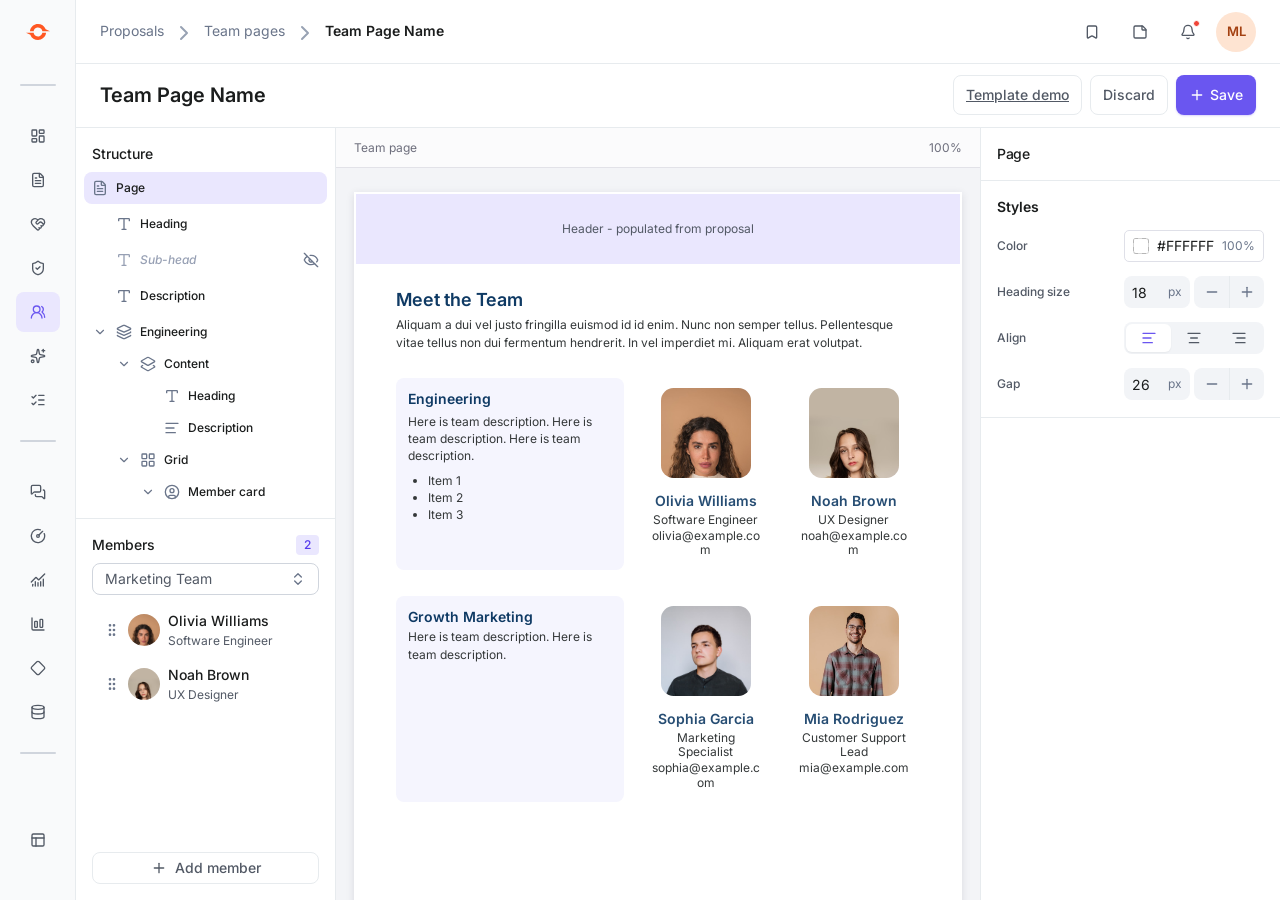
==== commit c307b77d: "Release updated team page builder" ====
--- a/index.html
+++ b/index.html
@@ -7,7 +7,7 @@
     <link rel="preconnect" href="https://fonts.googleapis.com" />
     <link rel="preconnect" href="https://fonts.gstatic.com" crossorigin />
     <link href="https://fonts.googleapis.com/css2?family=DM+Mono:wght@400;500&family=DM+Sans:opsz,wght@9..40,400;9..40,600&family=Inter:wght@400;500;600;700&display=swap" rel="stylesheet" />
-    <link rel="stylesheet" href="./styles.css" />
+    <link rel="stylesheet" href="./styles.css?v=20260828-v84" />
     <link rel="stylesheet" href="./host-shell.css" />
     <style>[hidden] { display: none !important; } .member-card.is-template-focus { border: 2px solid #685ae2; padding: 20px; } .property-subtitle { margin: 3px 0 0; color: #858796; font-size: 11px; } .property-stepper, .property-align, .property-visibility { display: flex; align-items: center; justify-content: space-between; min-height: 34px; border-bottom: 1px solid #f0f0f4; color: #5f6170; font-size: 12px; } .property-stepper > div, .property-align > div { display: flex; align-items: center; gap: 3px; } .property-stepper button, .property-align button { min-width: 25px; height: 24px; padding: 0 6px; border: 1px solid #e3e3eb; border-radius: 4px; background: #fff; color: #555768; font-size: 12px; } .property-stepper output { display: inline-block; min-width: 38px; text-align: center; color: #333544; font: 11px 'DM Mono', monospace; } .property-align button.is-active, .card-style-options button.is-active { border-color: #8b7ff1; background: #f1efff; color: #5546c9; } .property-visibility em { margin-left: 5px; color: #999baa; font: 9px 'DM Mono', monospace; } .property-visibility button, .compact-content-field button { border: 0; background: transparent; color: #6d5fdb; font-size: 14px; } .compact-content-field { position: relative; display: grid; gap: 4px; margin-bottom: 12px; color: #656776; font-size: 11px; } .compact-content-field input, .compact-content-field textarea { width: 100%; min-height: 31px; padding: 6px 32px 6px 8px; border: 1px solid #dfe0e8; border-radius: 5px; color: #343645; font-size: 12px; } .compact-content-field textarea { min-height: 54px; resize: vertical; } .compact-content-field button { position: absolute; right: 4px; bottom: 4px; } .card-style-options { display: grid; grid-template-columns: repeat(4, 1fr); gap: 5px; margin-bottom: 14px; } .card-style-options button { display: grid; gap: 3px; min-height: 48px; padding: 5px 2px; border: 1px solid #e2e2ea; border-radius: 5px; background: #fff; color: #6a6c7b; font-size: 8px; } .card-style-options strong { font-size: 16px; font-weight: 500; } .template-source { display: grid; gap: 5px; margin-bottom: 10px; color: #686a79; font-size: 11px; } .template-source select { width: 100%; min-height: 32px; border: 1px solid #dfe0e8; border-radius: 5px; background: #fff; padding: 6px 8px; color: #343645; font-size: 12px; } .template-source small { color: #999ba7; font-size: 10px; }</style>
     <style>.card-template-note { margin-bottom: 12px !important; } .property-color, .property-select { display: flex; align-items: center; justify-content: space-between; min-height: 34px; border-bottom: 1px solid #f0f0f4; color: #5f6170; font-size: 12px; } .property-color > span:last-child { display: flex; align-items: center; gap: 7px; } .property-color input { width: 24px; height: 24px; padding: 1px; border: 1px solid #dfe0e8; border-radius: 5px; background: #fff; } .property-color code { min-width: 55px; color: #777989; font: 10px 'DM Mono', monospace; } .property-select select { width: 115px; height: 26px; border: 1px solid #dfe0e8; border-radius: 4px; background: #fff; color: #4c4e5c; font-size: 11px; } .member-card.has-card-selection { outline: 1px dashed #685ae2; outline-offset: 0; } .member-card.has-card-selection.is-template-focus { outline: 2px solid #685ae2; } .member-card.is-horizontal-card { display: grid; grid-template-columns: auto minmax(0, 1fr); column-gap: 14px; align-items: start; } .member-card.is-horizontal-card .member-card__photo { grid-row: span 2; } .member-card.is-horizontal-card .member-card__details { grid-column: 2; } </style>
@@ -26,8 +26,8 @@
         <section class="figma-canvas"><div class="builder-container">
       <section class="builder">
         <aside class="left-panel" aria-label="Builder structure and members">
-          <section class="structure-section"><div class="section-title"><span>Structure</span><span class="section-title__note">design slots</span></div><div id="structure-list" class="structure-list"></div></section>
-          <section class="members-section"><div class="section-title"><span>Members</span><span id="member-total" class="count">6</span></div><div class="team-selector-control"><button id="team-selector-toggle" class="team-selector-toggle" aria-expanded="false"><span id="active-team-name">Marketing Team</span><i data-lucide="chevrons-up-down"></i></button><div id="team-selector-menu" class="team-selector-menu" hidden></div></div><div id="members-list" class="members-list"></div><div class="member-actions"><div class="add-member-wrap"><button id="add-placeholder" class="add-member"><i data-lucide="plus"></i> Add member</button></div><div id="team-save-control" class="team-save-control" hidden><button id="team-save-toggle" class="team-save-toggle" aria-expanded="false"><i data-lucide="save" aria-hidden="true"></i><span>Save team</span></button><div id="team-save-menu" class="team-save-menu" hidden></div></div></div></section>
+          <section class="structure-section"><div class="section-title"><span>Structure</span><span class="section-title__note">groups from selected team</span></div><div id="structure-list" class="structure-list"></div></section>
+          <section class="members-section"><div class="section-title"><span>Members</span><span id="member-total" class="count">6</span></div><div class="team-selector-control"><button id="team-selector-toggle" class="team-selector-toggle" aria-expanded="false"><span id="active-team-name">Marketing Team</span><i data-lucide="chevrons-up-down"></i></button><div id="team-selector-menu" class="team-selector-menu" hidden></div></div><div id="team-conflict-message" class="team-conflict-message" hidden></div><div id="members-list" class="members-list"></div><div class="member-actions"><div class="add-member-wrap"><button id="add-placeholder" class="add-member"><i data-lucide="plus"></i> Add member</button></div><div id="team-save-control" class="team-save-control" hidden><button id="team-save-toggle" class="team-save-toggle" aria-expanded="false"><i data-lucide="save" aria-hidden="true"></i><span>Save team</span></button><div id="team-save-menu" class="team-save-menu" hidden></div></div></div></section>
         </aside>
         <section class="canvas" id="canvas" aria-label="Team page canvas">
           <div class="canvas-toolbar"><span>Team page</span><span class="canvas-toolbar__right">100%</span></div>
@@ -47,8 +47,13 @@
       </section>
     </div>
     <div id="confirm-dialog" class="confirm-layer" hidden><section class="confirm-dialog" role="alertdialog" aria-modal="true" aria-labelledby="confirm-title"><span class="confirm-icon">!</span><h2 id="confirm-title">Change source team?</h2><p>Member-level changes made for this proposal will reset when you change teams.</p><div><button class="button button--ghost" id="cancel-team-change">Cancel</button><button class="button button--danger" id="confirm-team-change">Change team</button></div></section></div>
+    <div id="save-snackbar" class="save-snackbar" role="status" aria-live="polite" hidden>
+      <span class="save-snackbar__icon" aria-hidden="true"><svg xmlns="http://www.w3.org/2000/svg" width="20" height="20" viewBox="0 0 20 20" fill="none"><g clip-path="url(#snackbar-check-clip)"><path d="M9.99939 0.833374C15.0618 0.833374 19.166 4.93708 19.1664 9.99939C19.1664 15.062 15.062 19.1664 9.99939 19.1664C4.93708 19.166 0.833374 15.0618 0.833374 9.99939C0.833726 4.9373 4.9373 0.833726 9.99939 0.833374ZM9.99939 2.49939C5.85777 2.49974 2.49974 5.85777 2.49939 9.99939C2.49939 14.1413 5.85755 17.499 9.99939 17.4994C14.1415 17.4994 17.4994 14.1415 17.4994 9.99939C17.499 5.85755 14.1413 2.49939 9.99939 2.49939ZM13.1605 6.91052C13.4859 6.58519 14.0138 6.58541 14.3392 6.91052C14.6645 7.23597 14.6646 7.76385 14.3392 8.08923L9.33923 13.0892C9.01385 13.4146 8.48597 13.4145 8.16052 13.0892L5.66052 10.5892C5.33541 10.2638 5.33519 9.73585 5.66052 9.41052C5.98585 9.08519 6.51377 9.08541 6.83923 9.41052L8.74939 11.3207L13.1605 6.91052Z" fill="#027A48"/></g><defs><clipPath id="snackbar-check-clip"><rect width="20" height="20" fill="white"/></clipPath></defs></svg></span>
+      <span class="save-snackbar__copy"><strong>Changes saved</strong><span>Your team page changes were saved successfully</span></span>
+      <button type="button" class="save-snackbar__close" data-dismiss-snackbar aria-label="Dismiss notification"><i data-lucide="x"></i></button>
+    </div>
     <script src="./assets/vendor/lucide.min.js"></script>
-    <script src="./script.js"></script>
-    <script src="./grid-settings.js"></script>
+    <script src="./script.js?v=20260827-v60"></script>
+    <script src="./grid-settings.js?v=20260828-v82"></script>
   </body>
 </html>
--- a/styles.css
+++ b/styles.css
@@ -5,6 +5,59 @@
 .modal-layer,.confirm-layer{position:fixed;inset:0;z-index:20;background:rgba(31,31,45,.50);display:grid;place-items:center;padding:30px}.template-modal{width:min(1190px,100%);height:min(770px,100%);display:flex;flex-direction:column;overflow:hidden;border-radius:10px;background:#fff;box-shadow:0 28px 70px rgba(20,20,35,.32)}.template-modal__head{height:74px;padding:16px 20px;display:flex;align-items:center;justify-content:space-between;border-bottom:1px solid var(--line)}.template-modal__head h2{margin:0;font-size:19px;letter-spacing:-.4px}.template-modal__body{min-height:0;flex:1;display:grid;grid-template-columns:minmax(0,1fr) 300px;background:#f4f4f7}.template-preview-wrap{min-width:0;overflow:auto;padding:22px}.preview-label{display:flex;align-items:center;gap:6px;margin:0 auto 10px;width:min(650px,100%);color:#777988;font-size:11px}.live-dot{width:6px;height:6px;border-radius:50%;background:#1ba77c}.template-preview-sheet{width:min(650px,100%);margin:0 auto;padding:17px;background:#fff;box-shadow:0 1px 6px rgba(43,42,64,.14)}.team-page--preview .team-page__content{padding:38px}.team-page--preview .team-page__heading{font-size:27px}.team-page--preview .team-page__description{margin-bottom:24px;font-size:12px}.team-page--preview .members-grid{gap:10px}.team-page--preview .member-card{padding:13px}.team-page--preview .member-card__photo{width:36px;height:36px;margin-bottom:10px;font-size:10px}.team-page--preview .member-card h3{font-size:11px}.team-page--preview .member-card__role{margin-bottom:8px;font-size:9px}.team-page--preview .member-card__details{padding-top:8px}.team-page--preview .member-card__details p{font-size:8px;margin:3px 0}.team-page--preview .member-card__details .member-card__bio{margin-top:8px}.template-modal__foot{height:63px;display:flex;align-items:center;justify-content:space-between;padding:0 18px;border-top:1px solid var(--line);background:#fff}.template-modal__foot>div{display:flex;gap:8px}.template-modal__foot .button{min-height:33px;font-size:12px}.confirm-dialog{width:360px;padding:25px;border-radius:10px;background:#fff;box-shadow:var(--shadow);text-align:center}.confirm-icon{display:grid;place-items:center;width:34px;height:34px;margin:0 auto 11px;border-radius:50%;background:#fff0ec;color:#d3543c;font-weight:700}.confirm-dialog h2{margin:0;font-size:18px}.confirm-dialog p{margin:9px 0 20px;color:#747684;font-size:12px;line-height:1.55}.confirm-dialog div{display:flex;justify-content:center;gap:8px}.confirm-dialog .button{min-height:34px;font-size:12px}
 @media(max-width:1040px){.builder{grid-template-columns:205px minmax(420px,1fr) 272px}.canvas-scroll{padding:28px}.page-sheet{padding:0}.team-page__content{padding:42px}.members-grid{grid-template-columns:repeat(2,minmax(0,1fr))}.topbar{gap:16px}.crumbs{display:none}}@media(max-width:780px){.topbar{padding:0 13px}.topbar-actions .button--ghost,.topbar-actions .avatar{display:none}.builder{height:auto;min-height:100vh;grid-template-columns:1fr}.left-panel,.properties-panel{display:none}.canvas{min-height:calc(100vh - 68px)}.canvas-scroll{padding:18px}.page-sheet{width:100%;padding:0}.team-page__content{padding:28px}.members-grid{grid-template-columns:1fr}.template-modal{height:100%;border-radius:0}.template-modal__body{grid-template-columns:1fr}.template-modal .properties-panel{display:flex}.template-preview-wrap{display:none}.page-save-prompt{right:12px}.template-modal__foot{padding:0 10px}.template-modal__foot>.button{display:none}}
 
+/* Multi-team sections */
+.left-panel .section-title{display:flex;align-items:center;justify-content:space-between;gap:8px}
+.left-panel .section-add{display:inline-flex;align-items:center;gap:4px;padding:4px 0;border:0;background:transparent;color:var(--text-brand-base,#6a56f0);font:500 12px/16px Inter,system-ui,sans-serif;white-space:nowrap}
+.left-panel .section-add:hover{color:var(--text-brand-base-hover,#5639ec)}
+.left-panel .section-add .lucide{width:14px!important;height:14px!important}
+.left-panel .structure-row[data-section-order]{cursor:grab}
+.left-panel .structure-row[data-section-order].is-dragging{opacity:.45}
+.left-panel .structure-row[data-section-order].is-drop-target{background:var(--bg-brand-muted)}
+.left-panel .team-conflict-message{display:grid;gap:2px;margin:0 16px 8px;padding:8px 10px;border:1px solid #f0d6b2;border-radius:8px;background:#fff9ef;color:#7a5a2b;font:400 11px/15px Inter,system-ui,sans-serif}
+.left-panel .team-conflict-message strong{font-weight:600}
+.left-panel .team-conflict-message span{color:#94754a}
+.team-sections{display:grid;gap:22px;margin-top:26px}
+.team-section{position:relative;min-width:0}
+.team-section__head{margin:0 0 10px}
+.team-section__heading{margin:0;color:#0f3a64;font:600 17px/24px Inter,system-ui,sans-serif;letter-spacing:0}
+.team-section__layout{display:grid;grid-template-columns:minmax(0,.9fr) minmax(0,1.1fr);gap:22px;align-items:start}
+.team-section__container{min-width:0}
+.team-section.has-shared-container .team-section__heading,.team-section.has-shared-container .team-section__content-panel{background:transparent!important;padding:0;border-radius:0}
+.team-section__layout--content-right .team-section__container{order:2}
+.team-section__layout--content-right .team-section__content-panel{order:2}
+.team-section__layout--content-right .members-grid{order:1}
+.team-section__content-panel{min-width:0;padding:0;background:transparent;color:#343839;font:400 12px/18px Inter,system-ui,sans-serif}
+.team-section__content-panel p{margin:0 0 8px}.team-section__content-panel p:last-child{margin-bottom:0}.team-section__content-panel ul,.team-section__content-panel ol{margin:6px 0;padding-left:20px}.team-section__content-panel a{color:#0f3a64;text-decoration:underline}
+.team-section .members-grid{margin-top:0;max-width:none}
+.team-section>.is-selected-element,.team-section .is-selected-element{outline:1px solid var(--border-brand);outline-offset:0}
+.team-page__content--figma .team-section.is-selected-element{outline:1px solid var(--border-brand);outline-offset:0}
+.team-page__content--figma .team-section__container.is-selected-element{
+  position:relative;
+  outline:0;
+}
+.team-page__content--figma .team-section__container.is-selected-element::after{
+  position:absolute;
+  inset:-1px;
+  z-index:3;
+  border:1px solid var(--border-brand);
+  border-radius:0;
+  content:'';
+  pointer-events:none;
+}
+.rich-editor{margin-top:12px;border:1px solid var(--border-primary);border-radius:8px;background:var(--bg-primary);overflow:hidden}
+.rich-editor:focus-within{border-color:#6a56f0;box-shadow:0 0 0 2px rgba(106,86,240,.16)}
+.rich-editor__surface{border-radius:0 0 8px 8px}
+.rich-editor__surface:focus{box-shadow:none}
+.rich-editor__toolbar{display:flex;flex-wrap:wrap;gap:2px;padding:4px;border-bottom:1px solid var(--border-primary);background:var(--bg-tertiary)}
+.rich-editor__toolbar button{display:grid;place-items:center;width:28px;height:28px;border:0;border-radius:5px;background:transparent;color:var(--icon-secondary)}
+.rich-editor__toolbar button:hover{background:var(--bg-primary);color:var(--icon-primary)}.rich-editor__toolbar .lucide{width:15px;height:15px}
+.rich-editor__surface{min-height:110px;padding:10px 12px;color:var(--text-primary);font:400 12px/18px Inter,system-ui,sans-serif;outline:0}.rich-editor__surface:empty::before{content:attr(data-placeholder);color:var(--text-placeholder);pointer-events:none}.rich-editor__surface:focus{box-shadow:inset 0 0 0 2px rgba(106,86,240,.16)}.rich-editor__surface p{margin:0 0 8px}.rich-editor__surface ul,.rich-editor__surface ol{margin:6px 0;padding-left:20px}
+.section-remove-button{width:100%}
+.canvas-scroll{display:flex;flex-direction:column;align-items:center;gap:24px}
+.canvas-scroll>.page-sheet{flex:none}
+.template-preview-sheet>.page-sheet{margin:0 auto 18px;box-shadow:0 1px 6px rgba(43,42,64,.14)}
+.template-preview-sheet>.page-sheet:last-child{margin-bottom:0}
+
 /* The Page settings control the team-page inset; the sheet itself has no added inset. */
 .page-sheet{padding:0}
 
@@ -13,25 +66,39 @@
 .team-page__brand{display:flex;align-items:center;width:101px;height:24px;gap:2px}.team-page__logomark{width:24px;height:24px}.team-page__logotype{width:75px;height:auto}
 .team-page__intro{max-width:532px;margin-top:44px}.team-page__content--figma .team-page__heading{max-width:none;color:#0f3a64;font-size:24px;line-height:32px;letter-spacing:0;font-weight:600}.team-page__content--figma .team-page__description{max-width:none;margin:4px 0 0;color:#343839;font-size:14px;line-height:1.5}
 .team-page__content--figma .team-page__subhead{max-width:none;margin:8px 0 0;color:#525965;font-size:14px;line-height:20px}
-.team-page__content--figma .members-grid{max-width:532px;margin-top:24px;gap:24px 16px}.team-page__content--figma .member-card{display:flex;flex-direction:column;align-items:stretch;padding:0;border:0;border-radius:0;background:transparent;box-shadow:none;text-align:left}.team-page__content--figma .member-card:hover{border-color:transparent}.team-page__content--figma .member-card__photo{display:grid;width:100%;height:auto;margin:0 0 12px;overflow:hidden;border-radius:0;background:var(--avatar);aspect-ratio:1}.team-page__content--figma .member-card__photo img{width:100%;height:100%;object-fit:cover}.team-page__content--figma .member-card h3{color:#0f3a64;font-size:14px;line-height:1.5;letter-spacing:0;font-weight:600;opacity:.9}.team-page__content--figma .member-card__role{min-height:0;margin:2px 0 8px;color:#343839;font-size:12px;line-height:1.2}.team-page__content--figma .member-card__details{padding:0;border:0}.team-page__content--figma .member-card__details p{display:block;margin:2px 0;color:#343839;font-size:12px;line-height:1.2}.team-page__content--figma .member-card__details span{display:none}.team-page__content--figma .member-card__bio{margin-top:8px}.team-page__bottom-bar{position:absolute;right:0;bottom:0;left:0;height:16px;background:#0f3a64}
+.team-page__content--figma .members-grid{max-width:532px;margin-top:24px;gap:24px 16px}.team-page__content--figma .member-card{display:flex;flex-direction:column;align-items:stretch;padding:0;border:0;border-radius:0;background:transparent;box-shadow:none;text-align:left}.team-page__content--figma .member-card:hover{border-color:transparent}.team-page__content--figma .member-card__photo{display:grid;width:100%;height:auto;margin:0 0 12px;overflow:hidden;border-radius:0;background:var(--avatar);aspect-ratio:1}.team-page__content--figma .member-card__photo img{width:100%;height:100%;object-fit:cover}.team-page__content--figma .member-card h3{color:#0f3a64;font-size:14px;line-height:1.5;letter-spacing:0;font-weight:600;opacity:.9}.team-page__content--figma .member-card__role{min-height:0;margin:2px 0 0;color:#343839;font-size:12px;line-height:1.2}.team-page__content--figma .member-card__details{padding:0;border:0}.team-page__content--figma .member-card__details p{display:block;margin:2px 0;color:#343839;font-size:12px;line-height:1.2}.team-page__content--figma .member-card__details span{display:none}.team-page__content--figma .member-card__bio{margin-top:8px}.team-page__bottom-bar{position:absolute;right:0;bottom:0;left:0;height:16px;background:#0f3a64}
 .team-page__content--figma .member-card.has-card-selection{
   outline:1px dashed var(--border-brand);
-  outline-offset:2px;
-}
-.team-page__content--figma .member-card.has-card-selection.is-template-focus{
-  outline:1px dashed var(--border-brand);
-  outline-offset:2px;
-}
-.team-page__content--figma .member-card.is-template-focus{padding:0}
+  outline-offset:0;
+}
+.team-page__content--figma .member-card.has-card-selection.is-template-focus-active,
+.team-page__content--figma .member-card.is-member-selected{
+  outline:1px solid var(--border-brand);
+  outline-offset:0;
+}
+.team-page__content--figma .member-card{
+  transition:none;
+}
+.team-page__content--figma .member-card[data-card-border-style="dashed"]{
+  position:relative;
+}
+.team-page__content--figma .member-card[data-card-border-style="dashed"]::before{
+  position:absolute;
+  inset:0;
+  border:var(--card-border-width) dashed var(--card-border-color);
+  border-radius:inherit;
+  pointer-events:none;
+  content:"";
+}
 
 .members-section__head{position:relative}.team-selector-toggle{display:flex;align-items:center;gap:5px;margin:-5px 0 -5px -5px;padding:5px;border:0;border-radius:4px;background:transparent;color:#6d7080;font:inherit;font-weight:700;letter-spacing:.045em;text-transform:uppercase}.team-selector-toggle:hover{background:#f5f4fa}.team-selector-toggle #active-team-name{max-width:82px;overflow:hidden;color:#9294a1;font:400 9px "DM Mono",monospace;letter-spacing:0;text-overflow:ellipsis;text-transform:none;white-space:nowrap}.team-selector-toggle b{color:#9496a4;font-size:13px;font-weight:400;line-height:1}.team-selector-menu{position:absolute;z-index:12;top:39px;right:8px;left:8px;padding:4px;border:1px solid var(--line);border-radius:7px;background:#fff;box-shadow:var(--shadow)}.team-selector-menu button{display:flex;align-items:center;justify-content:space-between;width:100%;padding:8px;border:0;border-radius:4px;background:transparent;color:#4e5060;font-size:12px;text-align:left}.team-selector-menu button:hover,.team-selector-menu button.is-active{background:#f5f4fa;color:#5546c9}.team-selector-menu small{color:#9b9daa;font-size:10px}
-.field-drag-handle{margin-right:6px;color:#a4a6b3;font-size:14px;letter-spacing:-4px;cursor:grab}.property-visibility[data-field-order]{padding-left:1px;transition:background .12s,opacity .12s}.property-visibility[data-field-order].is-dragging{opacity:.45}.property-visibility[data-field-order].is-drop-target{background:#f0eeff;box-shadow:inset 0 2px 0 #685ae2}
+.field-drag-handle{margin-right:6px;color:#a4a6b3;font-size:14px;letter-spacing:-4px;cursor:grab}.property-visibility[data-field-order]{padding-left:1px;transition:background .12s,opacity .12s}.property-visibility[data-field-order].is-dragging{opacity:.45}
 .visibility-icon{position:relative;display:block;width:15px;height:10px;border:1.4px solid currentColor;border-radius:50%;color:inherit}.visibility-icon:before{position:absolute;top:50%;left:50%;width:4px;height:4px;border-radius:50%;background:currentColor;content:"";transform:translate(-50%,-50%)}.visibility-icon.is-hidden:after{position:absolute;top:3px;left:-2px;width:17px;height:1.5px;border-radius:2px;background:currentColor;content:"";transform:rotate(-35deg)}.structure-row__eye,.property-visibility button,.compact-content-field button{display:grid;place-items:center}.structure-row__eye{width:22px;height:22px}.property-visibility button,.compact-content-field button{width:24px;height:24px;padding:0}
 .member-card__detail{display:flex;gap:6px;margin:5px 0;color:#5d606e;font-size:10px;overflow-wrap:anywhere}.member-card__detail span{color:#989aa7}.member-card__bio{display:block;margin:13px 0 0;line-height:1.52;color:#767885}
 .team-page__content--figma .member-card__detail{display:block;margin:2px 0;color:#343839;font-size:12px;line-height:1.2}.team-page__content--figma .member-card__detail span{display:none}.team-page__content--figma .member-card__bio{margin-top:8px}
 
 /* US Letter, portrait — 8.5 × 11 in at the prototype's 72 dpi design scale. */
-.page-sheet{width:612px;height:792px;min-height:792px;flex:none}.page-sheet>.team-page{height:100%}
+.page-sheet{width:608px;height:792px;min-height:792px;flex:none}.page-sheet>.team-page{height:100%}
 
 /* Keep content within the fixed Letter page while card rows are fitted in JavaScript. */
 .team-page__content--figma{overflow:hidden}.team-page__content--figma .members-grid{min-height:0}.team-page__content--figma .member-card{min-height:0;overflow:hidden}.team-page__content--figma .member-card__photo{flex:none}
@@ -112,8 +179,8 @@
 .properties-panel .compact-content-field input{padding-right:40px}
 .properties-panel .field input:not([type="checkbox"])::placeholder,
 .properties-panel .compact-content-field input::placeholder{color:var(--text-placeholder);opacity:1}
-.properties-panel .field input:not([type="checkbox"]):hover:not(:disabled),
-.properties-panel .compact-content-field input:hover:not(:disabled){
+.properties-panel .field input:not([type="checkbox"]):hover:not(:disabled):not(:focus),
+.properties-panel .compact-content-field input:hover:not(:disabled):not(:focus){
   border-color:#d0d5dd!important;
   background:var(--bg-secondary)!important;
 }
@@ -158,8 +225,8 @@
 }
 .properties-panel .field textarea::placeholder,
 .properties-panel .compact-content-field textarea::placeholder{color:var(--text-placeholder);opacity:1}
-.properties-panel .field textarea:hover:not(:disabled),
-.properties-panel .compact-content-field textarea:hover:not(:disabled){
+.properties-panel .field textarea:hover:not(:disabled):not(:focus),
+.properties-panel .compact-content-field textarea:hover:not(:disabled):not(:focus){
   border-color:#d0d5dd!important;
   background:var(--bg-secondary)!important;
 }
@@ -195,7 +262,7 @@
   outline:0;
   transition:background-color .15s,box-shadow .15s;
 }
-.properties-panel .property-select .select-control select:hover:not(:disabled){
+.properties-panel .property-select .select-control select:hover:not(:disabled):not(:focus){
   border-color:#d0d5dd!important;
   background:var(--bg-secondary)!important;
 }
@@ -379,6 +446,12 @@
 .left-panel .structure-row__branch .lucide{width:16px!important;height:16px!important}
 .left-panel .structure-row__eye{display:grid;place-items:center;flex:none;width:24px;height:24px;margin-left:auto;padding:0;color:var(--icon-secondary)}
 .left-panel .structure-row.is-selected .structure-row__eye{color:var(--icon-secondary)}
+.left-panel .structure-row[data-field-order]{cursor:grab}
+.left-panel .structure-row__drag-handle{position:absolute;top:50%;left:4px;display:grid;place-items:center;width:20px;height:20px;color:var(--icon-secondary);opacity:0;pointer-events:none;transform:translateY(-50%);transition:opacity .12s}
+.left-panel .structure-row[data-field-order]:hover .structure-row__drag-handle,.left-panel .structure-row[data-field-order]:focus-visible .structure-row__drag-handle{opacity:1}
+.left-panel .structure-row__drag-handle .lucide{width:16px!important;height:16px!important}
+.left-panel .structure-row[data-field-order].is-dragging{opacity:.45}
+.left-panel .structure-row[data-field-order].is-drop-target{background:var(--bg-brand-muted);box-shadow:none}
 .left-panel .members-list{display:grid;gap:4px;padding:8px 24px 4px}
 .left-panel .member-row{min-height:40px;height:auto;margin:0;padding:8px;gap:12px;border-radius:8px;color:var(--text-primary);font:500 14px/20px Inter,system-ui,sans-serif}
 .left-panel .member-row:hover{background:var(--bg-secondary)}
@@ -403,7 +476,12 @@
 .avatar-range__control{display:flex;align-items:center;gap:4px;width:var(--property-control-width,140px);min-width:0}
 .avatar-range .property-number-field{flex:none;width:66px;height:32px;padding:0 8px;background:var(--bg-tertiary);border-radius:8px}
 .avatar-range .property-number-field input{height:32px;padding:6px 0;text-align:left}
-.avatar-range input[type=range]{width:70px;min-width:0;height:16px;margin:0;accent-color:var(--bg-brand-base);cursor:pointer}
+.avatar-range input[type=range]{-webkit-appearance:none;appearance:none;width:70px;min-width:0;height:24px;margin:0;padding:0;background:transparent;cursor:pointer}
+.avatar-range input[type=range]::-webkit-slider-runnable-track{width:100%;height:8px;border:0;border-radius:9999px;background:linear-gradient(to right,var(--bg-brand-base) 0 var(--range-progress,0%),var(--bg-tertiary) var(--range-progress,0%) 100%)}
+.avatar-range input[type=range]::-webkit-slider-thumb{-webkit-appearance:none;appearance:none;width:16px;height:16px;margin-top:-4px;border:2px solid var(--border-brand);border-radius:9999px;background:var(--bg-primary);box-shadow:0 2.667px 5.333px -1.333px rgba(16,24,40,.10),0 1.333px 2.667px -1.333px rgba(16,24,40,.06)}
+.avatar-range input[type=range]::-moz-range-track{width:100%;height:8px;border:0;border-radius:9999px;background:var(--bg-tertiary)}
+.avatar-range input[type=range]::-moz-range-progress{height:8px;border-radius:9999px;background:var(--bg-brand-base)}
+.avatar-range input[type=range]::-moz-range-thumb{width:12px;height:12px;border:2px solid var(--border-brand);border-radius:9999px;background:var(--bg-primary);box-shadow:0 2.667px 5.333px -1.333px rgba(16,24,40,.10),0 1.333px 2.667px -1.333px rgba(16,24,40,.06)}
 .team-page__content--figma .member-card.is-avatar-left{
   display:grid;
   grid-template-columns:minmax(0,.82fr) minmax(0,1fr);
@@ -450,6 +528,14 @@
   display:grid;
   gap:4px;
   padding:0 8px;
+}
+.left-panel .structure-group{
+  display:grid;
+  gap:0;
+  min-width:0;
+}
+.left-panel .structure-group + .structure-group{
+  margin-top:0;
 }
 .left-panel .structure-row{
   width:100%;
@@ -482,19 +568,31 @@
   align-items:center;
   gap:8px;
 }
+.left-panel .structure-row[data-section-id][data-structure="heading"],
+.left-panel .structure-row[data-section-id][data-structure="grid"]{
+  padding-left:56px;
+}
 
 /* Figma Structure section: the header and first-level rows use an 8px
    smaller left inset than the surrounding panel content. */
 .left-panel .structure-section > .section-title{padding-left:16px}
 .left-panel .structure-row__branch{width:16px;height:16px;color:var(--icon-secondary)}
 .left-panel .structure-row__branch .lucide{width:16px!important;height:16px!important;stroke-width:2!important}
-.left-panel .structure-row__label{min-width:0;overflow:hidden;text-overflow:ellipsis;white-space:nowrap}
+.left-panel .structure-row__collapse{position:absolute;top:50%;left:calc(8px + (var(--level) - 1) * 24px);display:grid;place-items:center;width:16px;height:16px;color:var(--icon-secondary);cursor:pointer;transform:translateY(-50%)}
+.left-panel .structure-row__collapse .lucide{width:14px!important;height:14px!important;stroke-width:2!important}
+.left-panel .structure-row__collapse:hover{color:var(--text-primary)}
+.left-panel .structure-row[data-section-id]:not([data-structure="section"]){padding-left:calc(8px + var(--level) * 24px)}
+.left-panel .structure-row__label{flex:1 1 auto;min-width:0;overflow:hidden;text-overflow:ellipsis;white-space:nowrap}
 .left-panel .structure-row.is-selected{background:var(--bg-brand-subtle);color:var(--text-primary)}
 .left-panel .structure-row:hover{background:var(--bg-secondary)}
 .left-panel .structure-row.is-selected:hover{background:var(--bg-brand-subtle)}
 .left-panel .structure-row.is-hidden{color:var(--text-placeholder)}
+.left-panel .structure-row.is-hidden .structure-row__branch,
+.left-panel .structure-row.is-hidden .structure-row__collapse{color:var(--text-disabled,#97a0b4)}
+.left-panel .structure-row.is-hidden .structure-row__label{color:var(--text-disabled,#97a0b4);font-style:italic;font-weight:500}
 .left-panel .structure-row__eye{
   display:flex;
+  flex:0 0 auto;
   width:24px;
   height:24px;
   margin:-4px -4px -4px auto;
@@ -710,6 +808,8 @@
 html,body{width:100%;height:100%;min-height:0;overflow:hidden}
 .figma-shell{height:100dvh;min-height:0;overflow:hidden}
 .figma-shell .builder{height:100%;min-height:0}
+.figma-shell .canvas{min-height:0}
+.figma-shell .canvas-scroll{min-height:0;justify-content:flex-start;overflow-x:hidden;overflow-y:auto;overscroll-behavior:contain}
 .figma-shell .properties-panel{overflow:hidden}
 .figma-shell .properties-scroll{flex:1 1 auto;min-height:0;overflow:auto}
 
@@ -753,7 +853,6 @@
   z-index:1;
   outline:1px solid var(--border-brand);
   outline-offset:0;
-  border-radius:0;
 }
 .team-page__content--figma .team-page__heading.is-selected-element,
 .team-page__content--figma .team-page__description.is-selected-element,
@@ -807,6 +906,320 @@
 
 .properties-panel .compact-content-field input{
   padding:6px 12px;
+}
+
+/* Figma-like color picker: a light, roomy surface with custom tracks so the
+   full hue spectrum and alpha checkerboard stay visible above native inputs. */
+.color-picker{
+  width:280px!important;
+  padding:16px!important;
+  border:1px solid #d0d5dd;
+  border-radius:16px;
+  background:#fff;
+  color:#101828;
+  box-shadow:0 18px 42px rgba(16,24,40,.16);
+}
+.color-picker{
+  border-color:#d0d5dd!important;
+  border-radius:16px!important;
+  background:#fff!important;
+}
+.color-picker__close{
+  display:grid;
+  place-items:center;
+  width:28px;
+  height:28px;
+  padding:0;
+  border:0;
+  border-radius:6px;
+  background:transparent;
+  color:#667085;
+  cursor:pointer;
+}
+.color-picker__header{
+  display:flex;
+  align-items:center;
+  justify-content:space-between;
+  min-height:28px;
+  margin:-4px 0 12px;
+  color:#101828;
+  font:600 14px/20px Inter,system-ui,sans-serif;
+}
+.color-picker__close:hover{background:#f2f4f7;color:#101828}
+.color-picker__close .lucide{width:18px!important;height:18px!important}
+.color-picker__plane{
+  height:248px!important;
+  border-radius:8px!important;
+  background:linear-gradient(to top,#000,transparent),linear-gradient(to right,#fff,hsl(var(--picker-hue),100%,50%));
+  box-shadow:inset 0 0 0 1px rgba(255,255,255,.13);
+  cursor:crosshair;
+  touch-action:none;
+}
+.color-picker__plane-grid{
+  position:absolute!important;
+  inset:0!important;
+  width:auto!important;
+  height:auto!important;
+  overflow:hidden!important;
+  clip:auto!important;
+  border-radius:inherit;
+  background-image:radial-gradient(rgba(255,255,255,.52) 1.4px,transparent 1.5px);
+  background-size:12px 12px;
+  opacity:.42;
+  pointer-events:none;
+}
+.color-picker__plane i{
+  z-index:1;
+  width:20px;
+  height:20px;
+  border:3px solid #fff;
+  box-shadow:0 1px 5px rgba(0,0,0,.65),0 0 0 1px rgba(0,0,0,.35);
+}
+.color-picker__range{
+  display:block;
+  margin-top:14px;
+}
+.color-picker__range>span:first-child{
+  position:absolute!important;
+  width:1px!important;
+  height:1px!important;
+  overflow:hidden!important;
+  clip:rect(0 0 0 0)!important;
+}
+.color-picker__range>.color-picker__track{
+  position:relative!important;
+  display:block;
+  width:100%!important;
+  height:28px!important;
+  overflow:visible!important;
+  clip:auto!important;
+  border-radius:999px;
+}
+.color-picker__track:before{
+  position:absolute;
+  inset:3px 0;
+  content:'';
+  border-radius:999px;
+  box-shadow:inset 0 0 0 1px rgba(0,0,0,.12),0 1px 2px rgba(0,0,0,.16);
+}
+.color-picker__hue .color-picker__track:before{
+  inset:0;
+  background:linear-gradient(90deg,#ff3b30 0%,#ff9500 14%,#ffcc00 25%,#34c759 39%,#00c7be 50%,#0a84ff 64%,#5856d6 75%,#af52de 85%,#ff2d55 94%,#ff3b30 100%);
+}
+.color-picker__track--alpha:before{
+  display:none;
+}
+.color-picker__alpha{
+  padding:0!important;
+  background:transparent!important;
+}
+.color-picker__range>.color-picker__track--alpha{
+  overflow:visible!important;
+  background-color:#fff;
+  background-image:linear-gradient(45deg,#d6d6d6 25%,transparent 25%),linear-gradient(-45deg,#d6d6d6 25%,transparent 25%),linear-gradient(45deg,transparent 75%,#d6d6d6 75%),linear-gradient(-45deg,transparent 75%,#d6d6d6 75%);
+  background-size:12px 12px;
+  background-position:0 0,0 6px,6px -6px,-6px 0;
+}
+.color-picker__track--alpha:after{
+  position:absolute;
+  inset:0;
+  content:'';
+  border-radius:inherit;
+  background:linear-gradient(to right,transparent,var(--picker-alpha-color));
+}
+/* Keep the alpha mask inside the pill; the legacy inline rule supplied a
+   separate checkerboard wrapper around the slider. */
+.color-picker__alpha .color-picker__track:before{
+  display:none;
+}
+/* The track owns the checkerboard now, so the label has no visual container. */
+.color-picker__alpha .color-picker__track:after{
+  inset:0;
+}
+/* Reset the old inline checkerboard wrapper without changing the control's
+   accessible label/input structure. */
+.color-picker__alpha{
+  border-radius:0;
+}
+/* Legacy selector compatibility: ensure the direct track remains the only
+   visible alpha surface. */
+.color-picker__alpha>.color-picker__track{
+  margin:0;
+}
+.color-picker__track input{
+  position:absolute;
+  inset:0;
+  z-index:2;
+  width:100%!important;
+  height:100%!important;
+  margin:0!important;
+  opacity:0;
+  pointer-events:none;
+  cursor:pointer;
+  accent-color:transparent;
+}
+.color-picker__range-thumb{
+  position:absolute!important;
+  top:50%;
+  left:clamp(14px,var(--picker-position),calc(100% - 14px));
+  z-index:1;
+  display:block;
+  width:28px!important;
+  height:28px!important;
+  overflow:visible!important;
+  clip:auto!important;
+  transform:translate(-50%,-50%);
+  border:2px solid #fff;
+  border-radius:50%;
+  background:var(--thumb-color);
+  box-shadow:0 1px 4px rgba(0,0,0,.48),0 0 0 1px rgba(0,0,0,.24);
+  pointer-events:none;
+}
+.color-picker__alpha .color-picker__range-thumb{
+  left:clamp(14px,var(--picker-position),calc(100% - 14px));
+  width:28px!important;
+  height:28px!important;
+  border:2px solid #fff;
+  background:#D0D5DD!important;
+}
+.color-picker__eyedropper{
+  display:grid;
+  place-items:center;
+  width:28px;
+  height:28px;
+  margin:2px 0 0 4px;
+  padding:0;
+  border:0;
+  border-radius:6px;
+  background:transparent;
+  color:#667085;
+}
+.color-picker__eyedropper:hover{background:#f2f4f7}
+.color-picker__eyedropper .lucide{width:19px!important;height:19px!important}
+.color-picker__hsl-row{
+  display:flex;
+  align-items:stretch;
+  gap:8px;
+  margin-top:14px;
+}
+.color-picker__mode{
+  display:flex;
+  align-items:center;
+  justify-content:center;
+  gap:8px;
+  flex:none;
+  width:94px;
+  min-height:46px;
+  padding:0 10px;
+  border:1px solid #d0d5dd;
+  border-radius:8px;
+  background:transparent;
+  color:#344054;
+  font:500 14px/20px Inter,system-ui,sans-serif;
+}
+.color-picker__mode:hover{background:#f2f4f7}
+.color-picker__mode .lucide{width:15px!important;height:15px!important}
+.color-picker__hsl-fields{
+  display:grid;
+  grid-template-columns:repeat(4,minmax(0,1fr));
+  flex:1;
+  min-width:0;
+  border-radius:9px;
+  overflow:hidden;
+  background:#f2f4f7;
+}
+.color-picker__hsl-fields label{
+  position:relative;
+  display:flex;
+  align-items:center;
+  min-width:0;
+  border-right:1px solid #d0d5dd;
+}
+.color-picker__hsl-fields label:last-child{border-right:0}
+.color-picker__hsl-fields input{
+  width:100%;
+  min-width:0;
+  height:46px;
+  padding:0 4px;
+  border:0;
+  outline:0;
+  background:transparent;
+  color:#101828;
+  font:400 16px/20px Inter,system-ui,sans-serif;
+  text-align:center;
+  -moz-appearance:textfield;
+}
+.color-picker__hsl-fields input::-webkit-outer-spin-button,.color-picker__hsl-fields input::-webkit-inner-spin-button{margin:0;-webkit-appearance:none}
+.color-picker__hsl-fields input:focus{background:#fff;box-shadow:inset 0 0 0 2px #685ae2}
+.color-picker__hsl-fields b{
+  position:absolute;
+  right:8px;
+  color:#667085;
+  font:400 16px/20px Inter,system-ui,sans-serif;
+  pointer-events:none;
+}
+.color-picker .sr-only{position:absolute;width:1px;height:1px;padding:0;margin:-1px;overflow:hidden;clip:rect(0,0,0,0);white-space:nowrap;border:0}
+
+/* The picker uses the same compact value input pattern as the properties
+   panel, with the format selector and opacity value sharing one row. */
+.color-picker__hex-row{
+  display:flex;
+  align-items:stretch;
+  gap:12px;
+  margin-top:14px;
+}
+.color-picker__hex-row > .color-picker__eyedropper{
+  flex:0 0 28px;
+  margin:2px 0 0;
+}
+.color-picker__eyedropper-fallback{
+  position:absolute;
+  width:1px!important;
+  height:1px!important;
+  opacity:0;
+  pointer-events:none;
+}
+.color-picker__hex-row .color-picker__mode{width:74px;min-width:74px;padding:0 8px;gap:4px;flex:none}
+.color-picker__hex-field,
+.color-picker__opacity-field{
+  position:relative;
+  display:flex;
+  align-items:center;
+  min-width:0;
+  border-radius:8px;
+  background:#f2f4f7;
+}
+.color-picker__hex-field{flex:1}
+.color-picker__opacity-field{width:64px;flex:none}
+.color-picker__hex-field input,
+.color-picker__opacity-field input{
+  flex:1 1 auto!important;
+  width:100%!important;
+  height:32px!important;
+  min-width:0;
+  padding:0 8px!important;
+  border:0!important;
+  border-radius:0!important;
+  outline:0;
+  background:transparent!important;
+  color:#101828;
+  font:400 14px/20px Inter,system-ui,sans-serif;
+}
+.color-picker__hex-field input{text-transform:uppercase}
+.color-picker__opacity-field input{
+  padding:0 22px 0 4px!important;
+  text-align:center;
+  -moz-appearance:textfield;
+}
+.color-picker__opacity-field input::-webkit-outer-spin-button,.color-picker__opacity-field input::-webkit-inner-spin-button{margin:0;-webkit-appearance:none}
+.color-picker__hex-field:focus-within,
+.color-picker__opacity-field:focus-within{background:#fff;box-shadow:inset 0 0 0 1px #685ae2}
+.color-picker__opacity-field b{
+  position:absolute;
+  right:10px;
+  color:#667085;
+  font:400 14px/20px Inter,system-ui,sans-serif;
+  pointer-events:none;
 }
 
 /* Team picker menu follows the Figma menu surface and intentionally extends
@@ -918,6 +1331,8 @@
   flex:1 1 auto;
   min-height:0;
   overflow:auto;
+  align-content:start;
+  grid-auto-rows:max-content;
   scrollbar-width:thin;
   scrollbar-color:transparent transparent;
 }
@@ -1002,10 +1417,10 @@
   outline:0;
   transition:background-color .15s,box-shadow .15s;
 }
-.properties-panel .field .select-control select:hover:not(:disabled),
-.properties-panel .team-selector .select-control select:hover:not(:disabled),
-.properties-panel .field>select:hover:not(:disabled),
-.properties-panel .team-selector>select:hover:not(:disabled){
+.properties-panel .field .select-control select:hover:not(:disabled):not(:focus),
+.properties-panel .team-selector .select-control select:hover:not(:disabled):not(:focus),
+.properties-panel .field>select:hover:not(:disabled):not(:focus),
+.properties-panel .team-selector>select:hover:not(:disabled):not(:focus){
   border-color:#d0d5dd!important;
   background:var(--bg-secondary)!important;
 }
@@ -1078,7 +1493,7 @@
   cursor:pointer;
   transition:background-color .15s,box-shadow .15s,border-color .15s;
 }
-.properties-panel .select-control__trigger:hover:not(:disabled){
+.properties-panel .select-control__trigger:hover:not(:disabled):not(:focus){
   border-color:#d0d5dd;
   background:var(--bg-secondary);
 }
@@ -1516,7 +1931,7 @@
   overflow:auto;
 }
 body.template-demo-body .template-modal__canvas .page-sheet{
-  width:612px;
+  width:608px;
   min-height:792px;
   flex:0 0 auto;
   margin:0 auto;
@@ -1541,3 +1956,144 @@
   body.template-demo-body .template-modal__body.template-modal__builder-body{grid-template-columns:240px minmax(0,1fr)}
   body.template-demo-body .template-modal__properties{display:none}
 }
+
+/* Proposal chrome is represented as lightweight indicators in the builder. */
+.team-page__proposal-indicator{display:flex;align-items:center;justify-content:center;height:70px;min-height:70px;box-sizing:border-box;flex:0 0 70px;width:calc(100% + (2 * var(--page-padding)));margin-left:calc(-1 * var(--page-padding));padding:8px var(--page-padding);background:#EAE7FE;color:#525965;font-size:12px;line-height:16px;text-align:center}
+.team-page__proposal-indicator--header{margin-top:calc(-1 * var(--page-padding))}
+.team-page__proposal-indicator--footer{position:absolute;right:0;bottom:0;left:0;width:auto;height:70px;margin:0;padding:8px var(--page-padding)}
+.team-page__content--figma .team-page__intro{display:flow-root;margin-top:24px}
+.vertical-alignment-icon{display:block;width:16px;height:16px;color:currentColor}
+
+/* Canvas layers are clickable/selectable in builder mode. */
+.team-page:not(.team-page--preview) .team-page__content--figma,
+.team-page:not(.team-page--preview) .team-page__heading,
+.team-page:not(.team-page--preview) .team-page__subhead,
+.team-page:not(.team-page--preview) .team-page__description,
+.team-page:not(.team-page--preview) .team-section,
+.team-page:not(.team-page--preview) .team-section__layout,
+.team-page:not(.team-page--preview) .team-section__container,
+.team-page:not(.team-page--preview) .team-section__heading,
+.team-page:not(.team-page--preview) .team-section__content-panel,
+.team-page:not(.team-page--preview) .members-grid,
+.team-page:not(.team-page--preview) .member-card,
+.team-page:not(.team-page--preview) [data-card-field]{
+  cursor:pointer;
+}
+.team-page:not(.team-page--preview) .team-page__proposal-indicator{
+  cursor:default;
+}
+
+.team-section__layout--content-left,
+.team-section__layout--content-right{
+  position:relative;
+}
+.team-section__layout.is-resizing-columns:after{
+  position:absolute;
+  z-index:2;
+  inset:0;
+  pointer-events:none;
+  content:"";
+  background-image:repeating-linear-gradient(
+    to right,
+    transparent 0,
+    transparent calc(8.333333% - 1px),
+    rgba(104,90,226,.16) calc(8.333333% - 1px),
+    rgba(104,90,226,.16) 8.333333%
+  );
+}
+.team-section__resize-handle{
+  position:absolute;
+  z-index:4;
+  top:0;
+  bottom:0;
+  left:var(--resize-position);
+  width:16px;
+  padding:0;
+  border:0;
+  background:transparent;
+  cursor:col-resize;
+  touch-action:none;
+  transform:translateX(-50%);
+}
+.team-page:not(.team-page--preview) .team-section__resize-handle{
+  cursor:col-resize!important;
+}
+.team-section__resize-handle:before{
+  position:absolute;
+  top:0;
+  bottom:0;
+  left:7px;
+  width:2px;
+  border-radius:2px;
+  background:transparent;
+  content:"";
+}
+.team-section__resize-handle span{
+  position:absolute;
+  top:50%;
+  left:4px;
+  width:8px;
+  height:32px;
+  border:1px solid var(--border-brand);
+  border-radius:5px;
+  background-color:var(--bg-primary);
+  box-shadow:0 1px 2px rgba(16,24,40,.12);
+  transform:translateY(-50%);
+}
+.team-section__resize-handle:hover:before,
+.team-section__resize-handle.is-dragging:before{
+  background:var(--border-brand);
+}
+.team-section__resize-handle.is-dragging span{
+  background-color:var(--bg-brand-subtle);
+}
+body.is-resizing-columns,
+body.is-resizing-columns *{
+  cursor:col-resize!important;
+  user-select:none!important;
+}
+.property-section:has(.group-settings-actions){gap:4px}
+.group-settings-actions{display:grid;gap:16px}
+.group-settings-actions__buttons{display:flex;flex-wrap:wrap;gap:8px}
+.group-settings-actions .button{min-height:32px;padding:0 10px;font-size:14px}
+.group-settings-actions small{color:var(--text-tertiary);font-size:12px;line-height:16px}
+.team-section__layout{display:flex}
+.team-section__layout--stacked{flex-direction:column;gap:0}
+.team-section__layout--content-left,.team-section__layout--content-right{flex-direction:row}
+.team-section__layout>.team-section__container{display:flex;flex:0 1 45%;flex-direction:column;min-width:0}
+.team-section__layout>.members-grid{flex:1 1 55%;min-width:0;align-self:stretch}
+.team-page__content--figma .team-section .members-grid{margin-top:0}
+.layout-suggestion{display:grid;gap:6px;color:var(--text-secondary)}
+.layout-suggestion strong{color:var(--text-primary);font-size:14px}
+.layout-suggestion p,.layout-suggestion small{margin:0;color:var(--text-secondary);font-size:12px;line-height:16px}
+.layout-suggestion small{color:var(--text-tertiary)}
+.layout-suggestion .button{justify-self:start;margin-top:4px}
+
+/* Keep the team switcher above the canvas when its menu extends beyond the
+   sidebar. The structure and member lists provide their own scroll regions. */
+.left-panel{position:relative;z-index:3;overflow:visible}
+.left-panel .team-selector-menu{z-index:20}
+
+/* Figma-style save confirmation snackbar. */
+.save-snackbar{position:fixed;left:16px;bottom:16px;z-index:50;width:min(385px,calc(100vw - 32px));display:flex;align-items:flex-start;gap:12px;padding:16px;border:1px solid #12b76a;border-radius:12px;background:#ecfdf3;color:#101828;box-shadow:0 12px 24px -8px rgba(16,24,40,.18),0 4px 8px -4px rgba(16,24,40,.10);opacity:0;transform:translateY(8px);transition:opacity .18s ease,transform .18s ease}
+.save-snackbar[hidden]{display:none}
+.save-snackbar.is-visible{opacity:1;transform:translateY(0)}
+.save-snackbar__icon{display:grid;place-items:center;flex:none;width:40px;height:40px;border-radius:50%;background:#d1fadf;color:#039855}
+.save-snackbar__icon .lucide{width:20px;height:20px;stroke-width:2.5}
+.save-snackbar__icon svg{display:block;width:20px;height:20px}
+.save-snackbar__copy{display:flex;min-width:0;flex:1;flex-direction:column;gap:4px;padding-top:1px;font-size:14px;line-height:20px}
+.save-snackbar__copy strong{font-weight:600;color:#101828}
+.save-snackbar__copy span{color:#344054}
+.save-snackbar__close{display:grid;place-items:center;flex:none;width:24px;height:24px;margin:-2px -2px 0 0;border:0;background:transparent;color:#667085}
+.save-snackbar__close:hover{color:#101828}
+.save-snackbar__close .lucide{width:20px;height:20px}
+
+/* Description list style follows the compact three-option control from the
+   design system: no list, bulleted list, or numbered list. */
+.properties-panel .property-list-style{display:grid;grid-template-columns:minmax(0,1fr) var(--property-control-width);align-items:center;gap:10px;min-height:32px}
+.properties-panel .property-list-style>span{color:var(--text-secondary);font:500 12px/16px Inter,system-ui,sans-serif}
+.properties-panel .list-style-control{display:grid;grid-template-columns:repeat(3,1fr);width:var(--property-control-width);padding:2px;border-radius:8px;background:var(--bg-tertiary)}
+.properties-panel .list-style-control button{display:grid;place-items:center;width:100%;height:28px;padding:0;border:0;border-radius:6px;background:transparent;color:var(--text-secondary)}
+.properties-panel .list-style-control button:hover:not(.is-active){background:transparent;color:var(--text-secondary)}
+.properties-panel .list-style-control button.is-active{background:var(--bg-primary);color:var(--text-brand-base);box-shadow:0 1px 2px rgba(10,13,18,.05)}
+.properties-panel .list-style-control .lucide{width:18px;height:18px;stroke-width:2}
